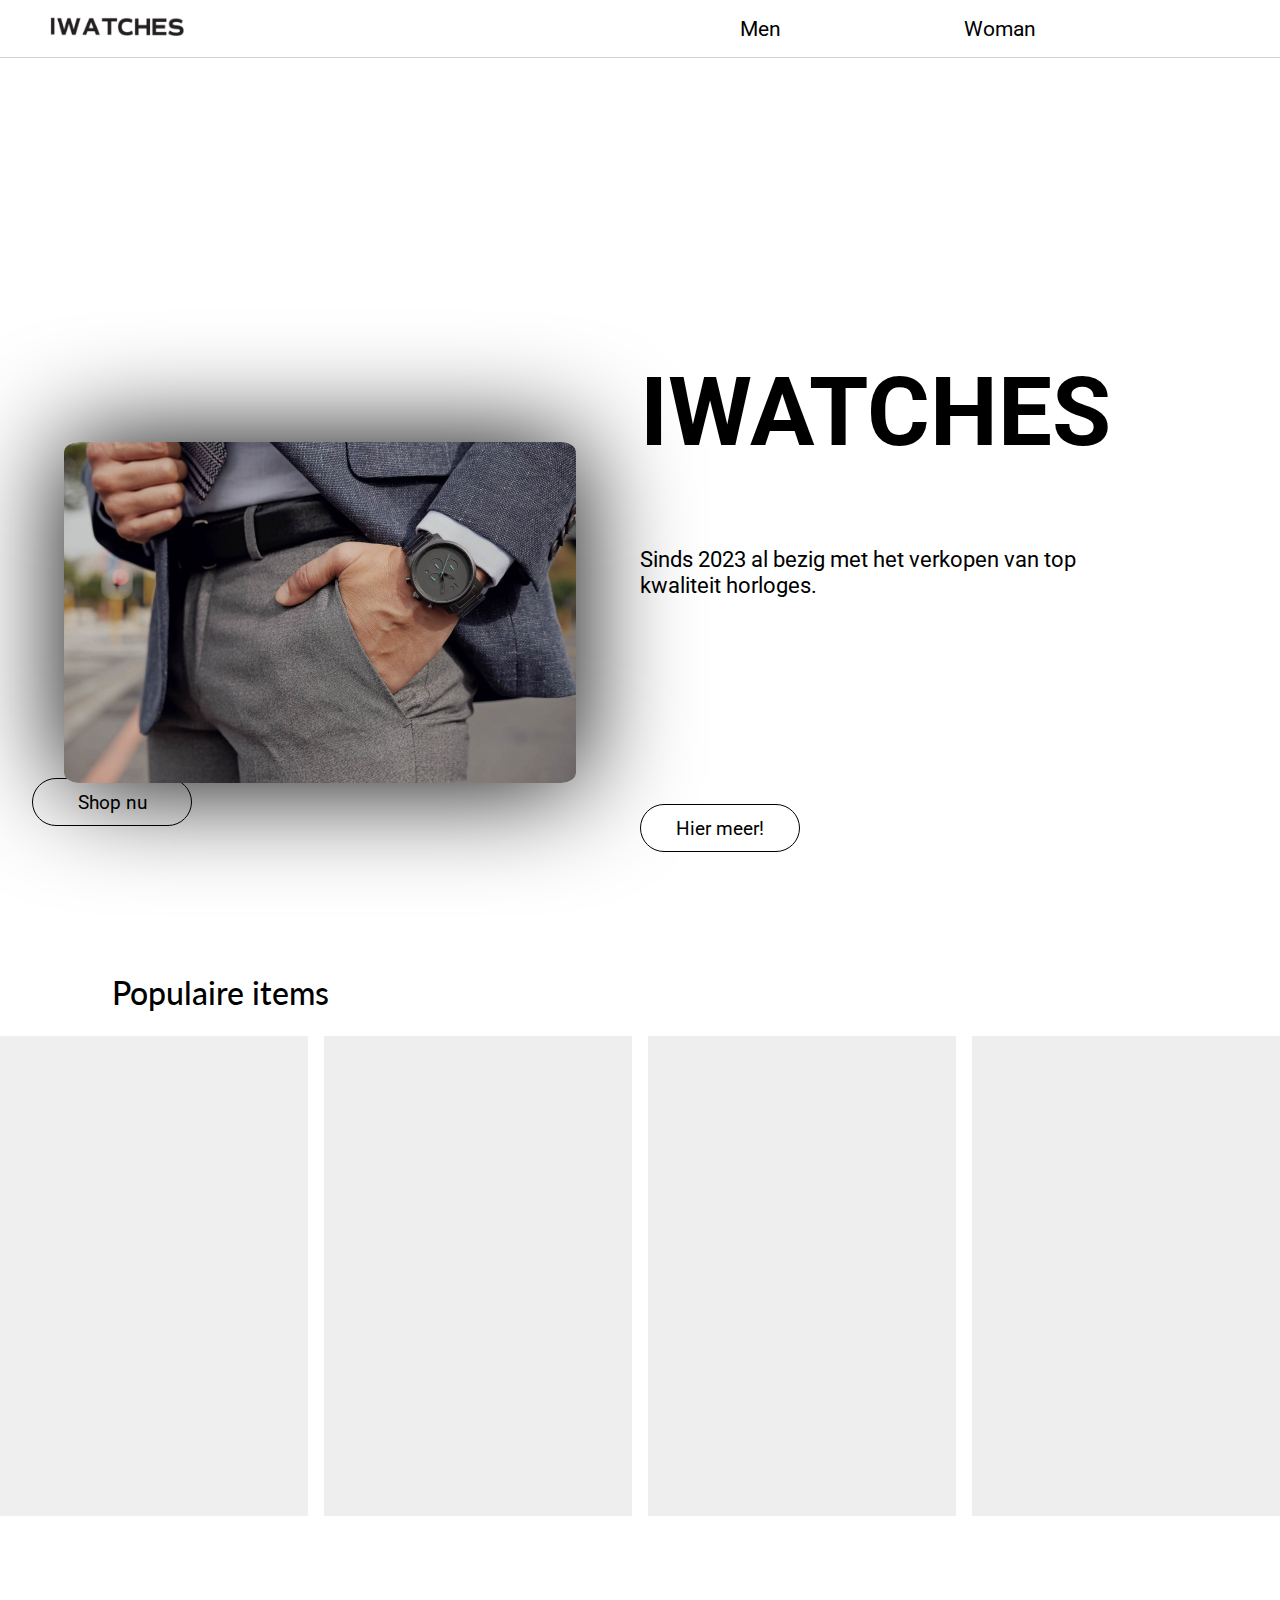
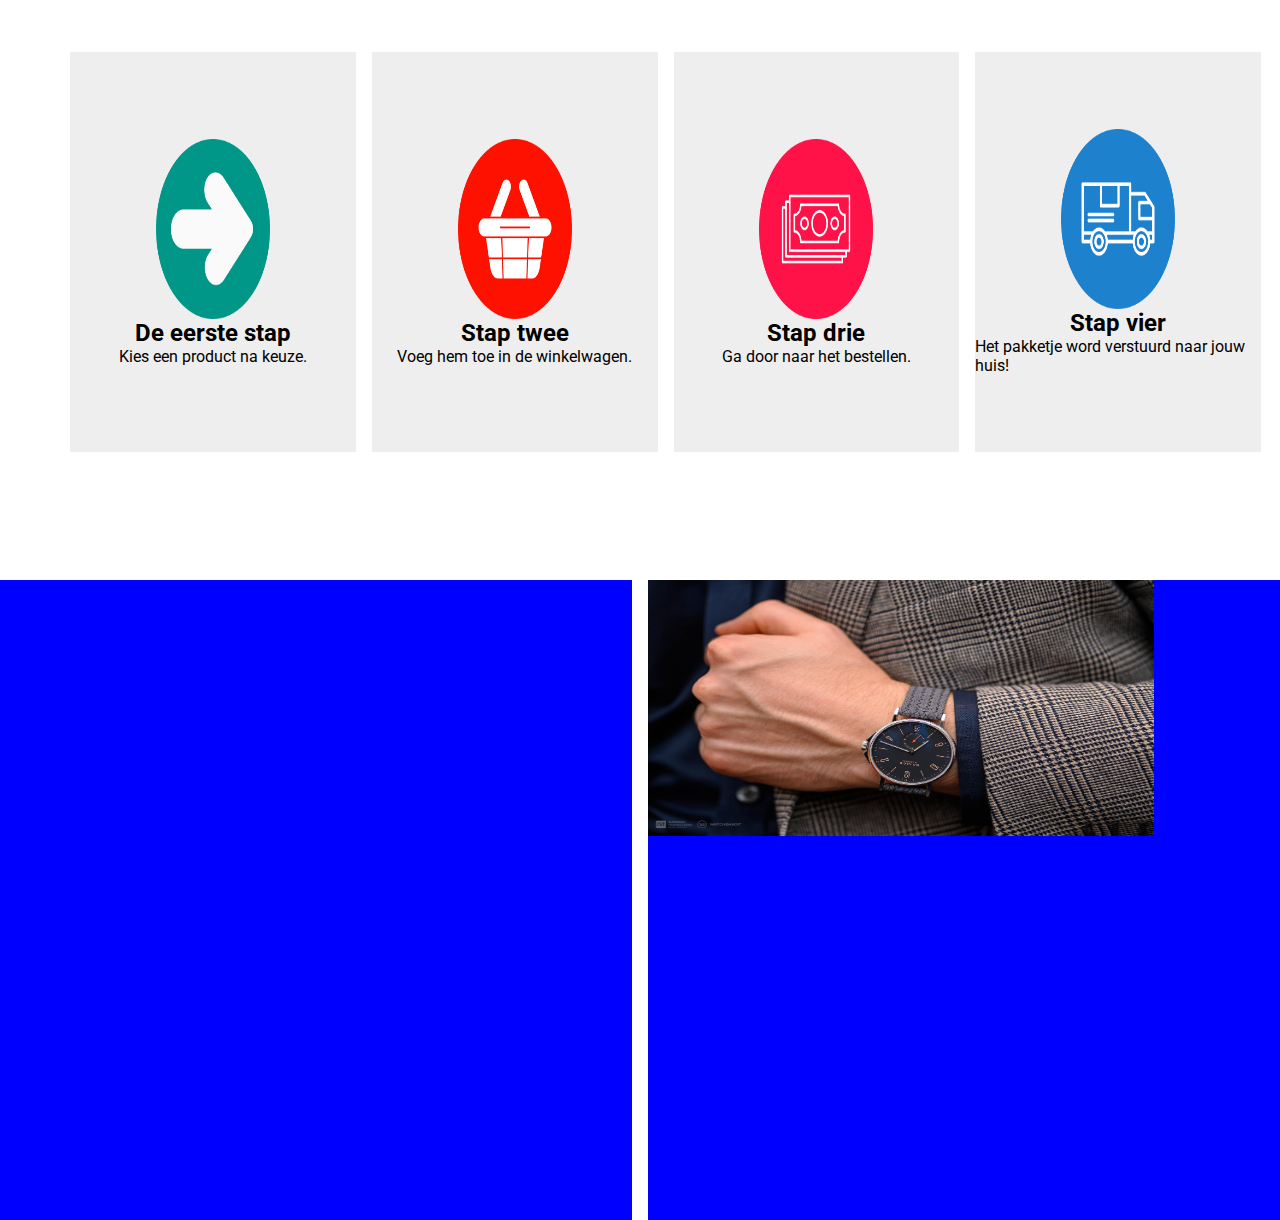
==== index.html @ 39e4f647 "Update 2.4" ====
<!DOCTYPE html>
<html lang="en">
<head>
    <meta charset="UTF-8">
    <meta http-equiv="X-UA-Compatible" content="IE=edge">
    <meta name="viewport" content="width=device-width, initial-scale=1.0">
    <link rel="stylesheet" href="css/style.css">
    <script src="js/main.js"></script>
    <link rel="preconnect" href="https://fonts.googleapis.com">
    <link rel="preconnect" href="https://fonts.gstatic.com" crossorigin>
    <link href="https://fonts.googleapis.com/css2?family=Roboto:wght@300;500&display=swap" rel="stylesheet">
    <link rel="stylesheet" href="https://cdnjs.cloudflare.com/ajax/libs/font-awesome/4.7.0/css/font-awesome.min.css">
    <link rel="preconnect" href="https://fonts.googleapis.com">
    <link rel="preconnect" href="https://fonts.gstatic.com" crossorigin>
    <link href="https://fonts.googleapis.com/css2?family=Lato:wght@100;300;400&display=swap" rel="stylesheet">
    <title>IWATCHES</title>
</head>
<body>
    <header>
        <div class="headerlogo">
            <a class="logolink" href="index.html"><img src="img/IWATCHLOGO.png" alt=""></a>
        </div>
        <div class="boxheader3">
            <a href="productoverzicht2.html">Woman</a>
        </div>
        <div class="boxheader4">
            <a href="productoverzicht1.html">Men</a>
        </div>
    </header>
    <main>
        <div class="container">
            <video muted autoplay src="video/Watchvideo.mp4"></video>
        <div class="text-image">T I M E <br>W I T H P E R F E C T I O N</div>
        <a href="productoverzicht1.html"><div class="button-image">Shop nu</div></a>
        </div>
        <section class="groteheading">
            <p class="feattext">
                Populaire items
            </p>
            <figure class="ghfotoframe">
                <figure class="ghframe"><img class="photo1" src="img/Horloges-voor-mannen-1024x682.jpg" alt=""></figure>
            </figure>
            <figure class="ghtextframe">
                <figure class="ghtextbox"><h2>IWATCHES</h2></figure>
                <figure class="ghtextbox2">Sinds 2023 al bezig met het verkopen van top kwaliteit horloges.</figure>
                <div class="ghbuttonbox">
                    <a href="productoverzicht1.html"><div class="ghbutton">Hier meer!</div></a>
                </div>
            </figure>
        </section>
        <section class="vierfotos">
            <figure class="foto1"></figure>
            <figure class="foto2"></figure>
            <figure class="foto3"></figure>
            <figure class="foto4"></figure>
        </section>
        <section class="vierblokken">
            <article class="blokdeel1">
                <figure class="blokdeel-1">
                    <img class="blokimage" src="img/right-arrow.png" alt="">
                    <h2>De eerste stap</h2>
                    <p>Kies een product na keuze.</p>
                </figure>
                <figure class="blokdeel-2">
                    <img class="blokimage" src="img/shopping-basket.png" alt="">
                    <h2>Stap twee</h2>
                    <p>Voeg hem toe in de winkelwagen.</p>
                </figure>
                <figure class="blokdeel-3">
                    <img class="blokimage" src="img/cash.png" alt="">
                    <h2>Stap drie</h2>
                    <p>Ga door naar het bestellen.</p>
                </figure>
                <figure class="blokdeel-4">
                    <img class="blokimage" src="img/delivery-truck.png" alt="">
                    <h2>Stap vier</h2>
                    <p>Het pakketje word verstuurd naar jouw huis!</p>
                </figure>
            </article>
        </section>
        <section class="gafefunctie">
            <figure class="gafefunctie--blokken">
                <h2></h2>
                <p></p>
            </figure>
            <figure class="gafefunctie--blokken2">
                <img class="gafefunctieimage" src="img/GTG-Baselworld-2019-gtphoto-59_2.jpg" alt="">
            </figure>
        </section>
    </main>
</body>
</html>
---- css/style.css ----
*{
    box-sizing: border-box;
    padding: 0;
    margin: 0;
}

body {
    min-height: 100vh;
    display: flex;
    flex-direction: column;
    font-family: 'Roboto', sans-serif;
}

main{
    width: 100%;
    height: 50rem;
    font-family: 'Roboto', sans-serif;
}

.frontimage{
    width: 100%;
    height: 50rem;
}

button{
    border: inherit;
    cursor: pointer;
    padding: 0;
    color: inherit;
    float: right;
    background: white;
}

header{
    width: 100%;
    height: 58px;
    border-bottom: 1px solid lightgray;
}

.headerlogo{
    padding-left: 50px;
    float: left;
    width: 17%;
    height: 100%;
    display: flex;
    justify-content: center;
    align-items: center;
}

.boxheader4{
    width: 15rem;
    height: 100%;
    float: right;
    display: flex;
    justify-content: center;
    align-items: center;
    font-size: 1.3rem;
}

.boxheader3{
    width: 15rem;
    height: 100%;
    float: right;
    display: flex;
    justify-content: center;
    align-items: center;
    font-size: 1.3rem;
    margin-right: 10rem;
}

img{
    width: 80%;
    height: 40%;
}

.container{
    position: relative;
    text-align: center;
    color: white;
}

.text-image{
    position: absolute;
    top: 37rem;
    left: 2rem;
    font-family: 'Roboto', sans-serif;
    font-weight: 400;
    font-size: 2rem;
    border-radius: 1rem;
    color: white;
}

.button-image{
    position: absolute;
    top: 45rem;
    left: 2rem;
    font-size: larger;
    border-radius: 1.5rem;
    display: flex;
    justify-content: center;
    align-items: center;
    width: 10rem;
    height: 3rem;
    background: white;
    border: 1px solid black;
}

footer{
    width: 100%;
    height: 300px;
    background: black;
}

a{
    text-decoration: none;
    color: black;
}

a:visited{
    color: black;
}





.catogorie{
    width: 30rem;
    height: 30rem;
    margin-top: 5rem;
}

.catogorie.checkbox{
    width: 1px;
    height: 1px;
}

.catogorie1{
    background: yellow;
    width: 100%;
    height: 8.5rem;
    display: flex;
    justify-content: center;
    align-items: center;
    gap: .5rem;
}

.catogorie2{
    background: green;
    width: 100%;
    height: 8.5rem;
    display: flex;
    justify-content: center;
    align-items: center;
    gap: .5rem;
}

.catogorie3{
    background: blue;
    width: 100%;
    height: 8.5rem;
    display: flex;
    justify-content: center;
    align-items: center;
    gap: .5rem;
}





.maincard{
    width: 75%;
    height: 60rem;  
    margin-left: 15rem;
    display: grid;
    grid-template-rows: repeat(2,1fr);
    grid-template-columns: repeat(4,1fr);
}

.card{
    height: 25rem;
    width: 20rem;
    border: 1px solid lightgray;
    margin-top: 3.5rem;
    margin-left: 1.2rem;
}

.boxsmall{
    background: red;
    width: 100%;
    height: 10rem;
}

.boxlarge{
    background: green;
    width: 100%;
    height: 15rem;
}

.card1{
    grid-row: 1;
    grid-column: 1;
}

.card2{
    grid-row: 1;
    grid-column: 2;
}

.card3{
    grid-row: 1;
    grid-column: 3;
}

.card4{
    grid-row: 1;
    grid-column: 4;
}

.card5{
    grid-row: 2;
    grid-column: 1;
}

.card6{
    grid-row: 2;
    grid-column: 2;
}

.card7{
    grid-row: 2;
    grid-column: 3;
}

.card8{
    grid-row: 2;
    grid-column: 4;
}




.groteheading{
    width: 100%;
    height: 50rem;
    display: flex;
    position: relative;
}

.feattext{
    position: absolute;
    bottom: 0;
    left: 7rem;
    font-size: 2rem;
    font-family: 'Lato', sans-serif;
    font-weight: 500;
}

.ghfotoframe{
    width: 50%;
    height: 100%;
    display: flex;
    justify-content: center;
    align-items: center;
}

.ghframefoto{
    width: 40rem;
    height: 40rem;
}

.ghframe{
    display: flex;
    justify-content: center;
    align-items: center;

}

.photo1{
    width: 80%;
    height: 100%;
    box-shadow: 1px 1px 111px black;
    border-radius: 3%;
}

.ghtextframe{
    width: 50%;
    height: 100%;
}

.ghtextbox{
    width: 100%;
    height: 5rem;
    margin-top: 10rem;
    display: flex;
    align-items: center;
    font-size: 4rem;
}

.ghtextbox2{
    width: 80%;
    height: 15rem;
    font-size: 1.4rem;
    display: flex;
    align-items: center;
}

.ghbuttonbox{
    width: 100%;
    height: 10rem;
    position: relative;
}

.ghbutton{
    position: absolute;
    bottom: 0;
    font-size: larger;
    display: flex;
    justify-content: center;
    align-items: center;
    border-radius: 1.5rem;
    width: 10rem;
    height: 3rem;
    background: white;
    border: 1px solid black;
}



.vierfotos{
    width: 100%;
    height: 30rem;
    display: flex;
    justify-content: center;
    gap: 1rem;
}

.foto1{
    margin-top: 1.5rem;
    width: 27rem;
    height: 30rem;
    background: rgba(239,239,239,255);
}

.foto2{
    margin-top: 1.5rem;
    width: 27rem;
    height: 30rem;
    background: #eee;
}

.foto3{
    margin-top: 1.5rem;
    width: 27rem;
    height: 30rem;
    background: #eee;
}

.foto4{
    margin-top: 1.5rem;
    width: 27rem;
    height: 30rem;
    background: #eee;
}

.foto1 img{
    width: 100%;
    height: 100%;
}

.foto2 img{
    width: 100%;
    height: 100%;
}

.foto3 img{
    width: 100%;
    height: 100%;
}

.foto4 img{
    width: 100%;
    height: 100%;
}



.vierblokken{
    width: 100%;
    height: 33rem;
}

.blokdeel1{
    width: 93%;
    height: 25rem;
    display: flex;
    margin: 4rem;
    gap: 1rem;
    margin-top: 10rem;
    margin-left: 4.4rem;
}

.blokdeel-1{
    width: 25%;
    height: 25rem;
    display: flex;
    align-items: center;
    justify-content: center;
    flex-direction: column;
    background: #eee;
}

.blokdeel-2{
    width: 25%;
    height: 25rem;
    display: flex;
    align-items: center;
    justify-content: center;
    flex-direction: column;
    background: #eee;
}

.blokdeel-3{
    width: 25%;
    height: 25rem;
    display: flex;
    align-items: center;
    justify-content: center;
    flex-direction: column;
    background: #eee;
}

.blokdeel-4{
    width: 25%;
    height: 25rem;
    display: flex;
    align-items: center;
    justify-content: center;
    flex-direction: column;
    background: #eee;
}

.blokimage{
    width: 40%;
    height: 45%;
}  




.gafefunctie{
    width: 100%;
    height: 40rem;
    display: flex;
    justify-content: center;
    align-items: center;
    gap: 1rem;
}

.gafefunctie--blokken{
    height: 100%;
    width: 55rem;
    background: blue;
}

.gafefunctie--blokken2{
    height: 100%;
    width: 55rem;
    background: blue;
    justify-content: center;
    align-items: center
}

.gafefunctieimage{
    width: ;
}
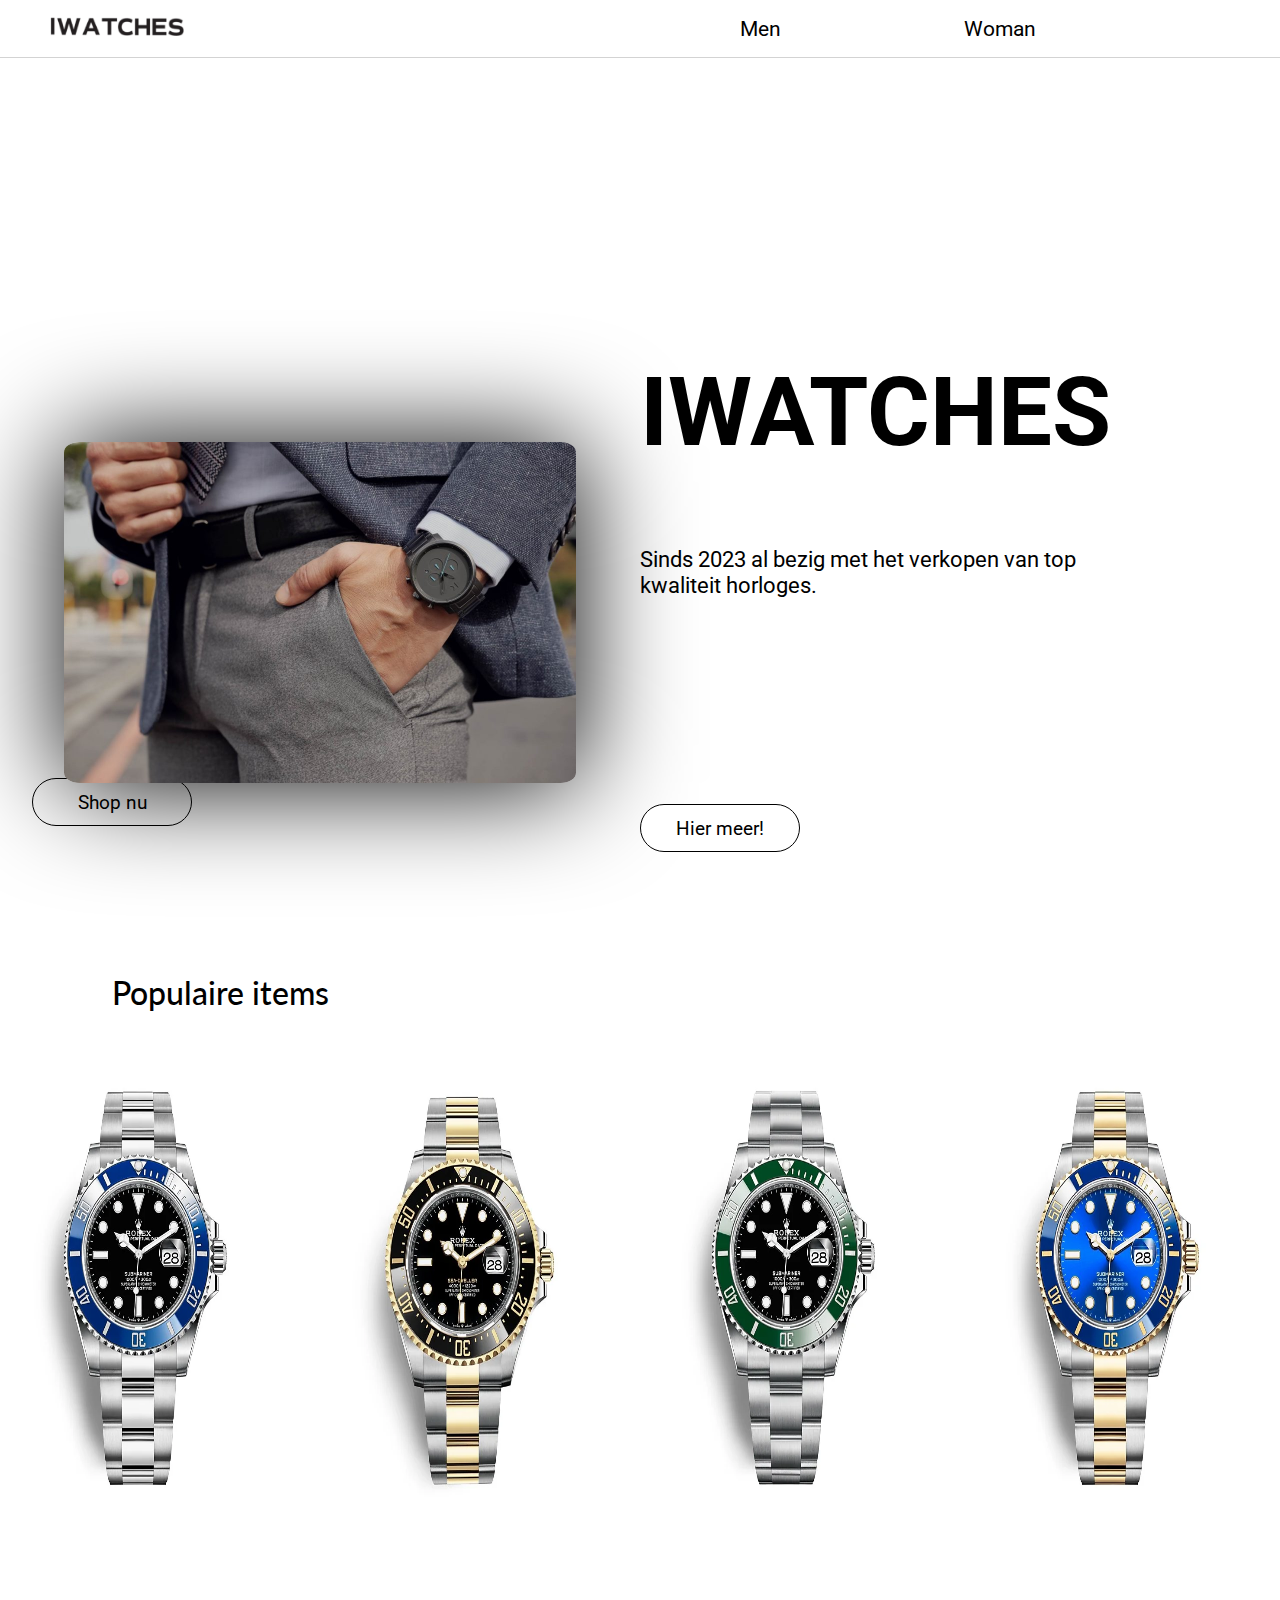
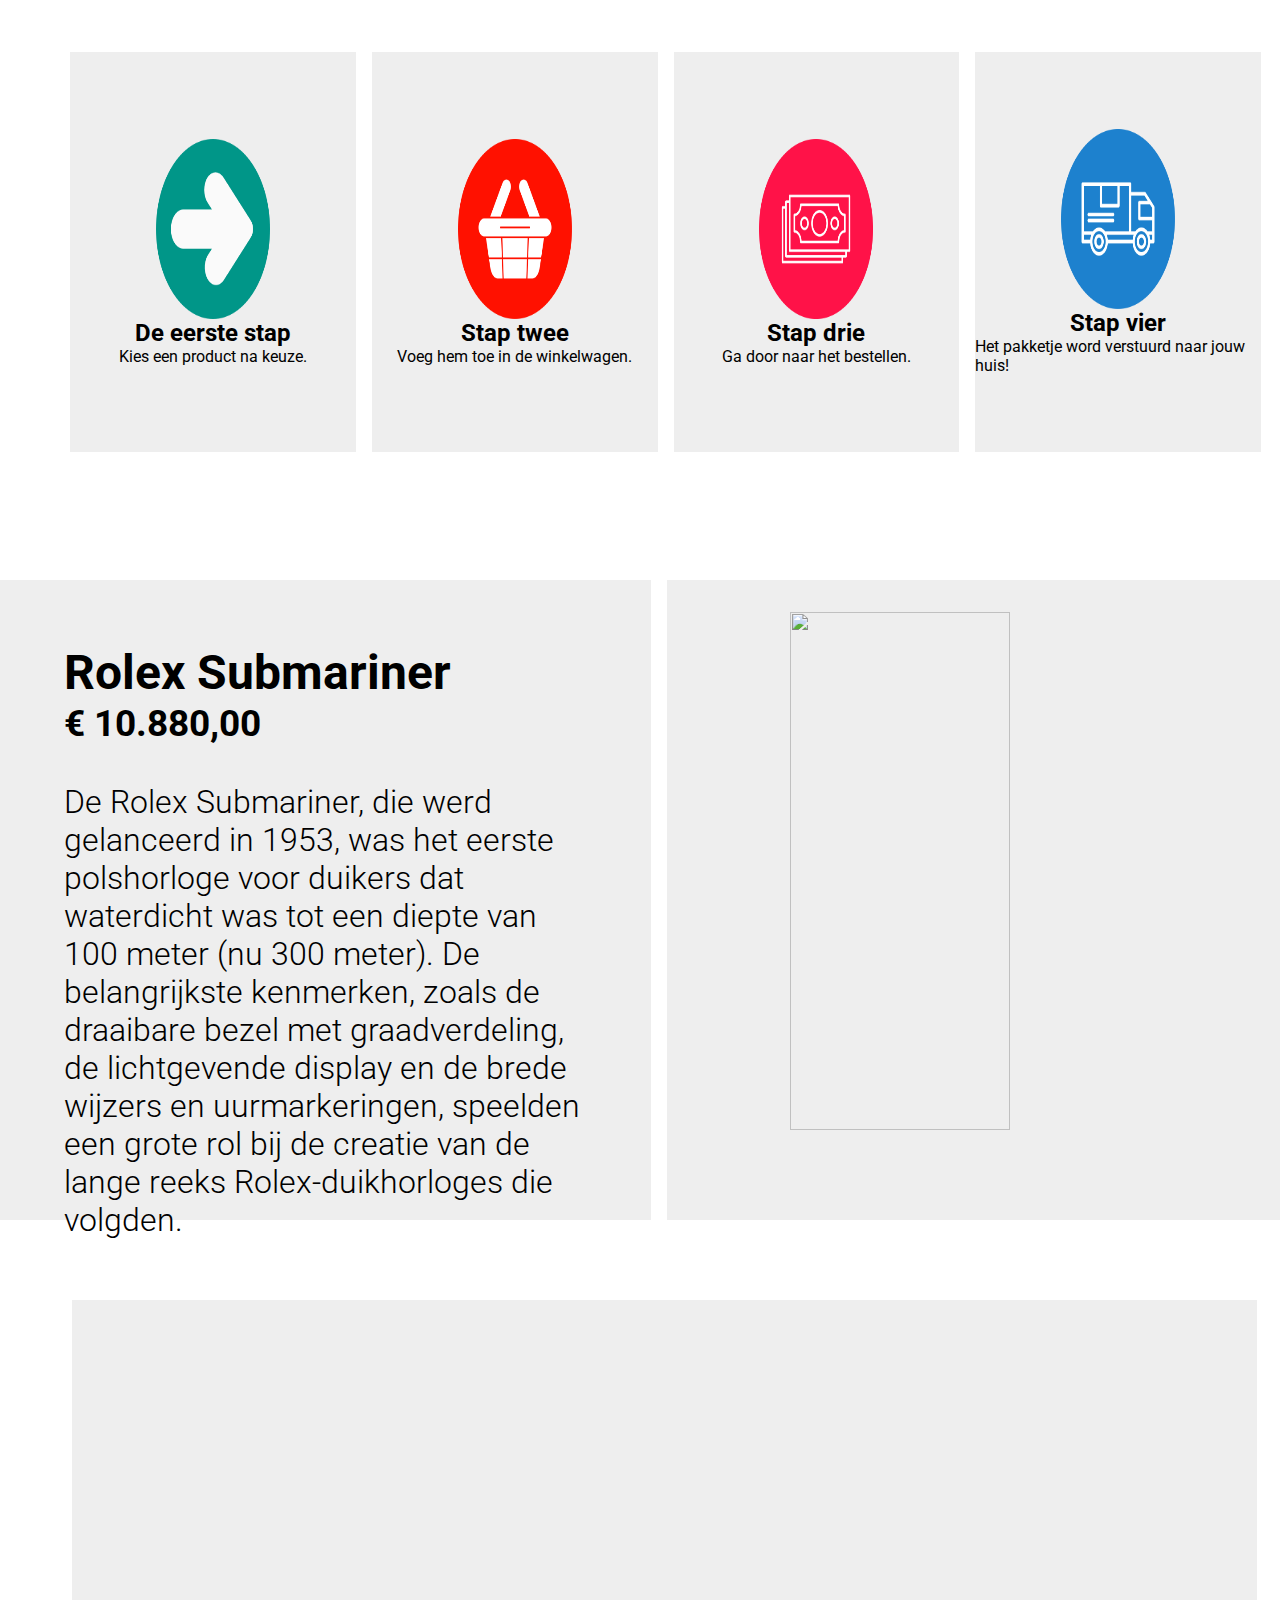
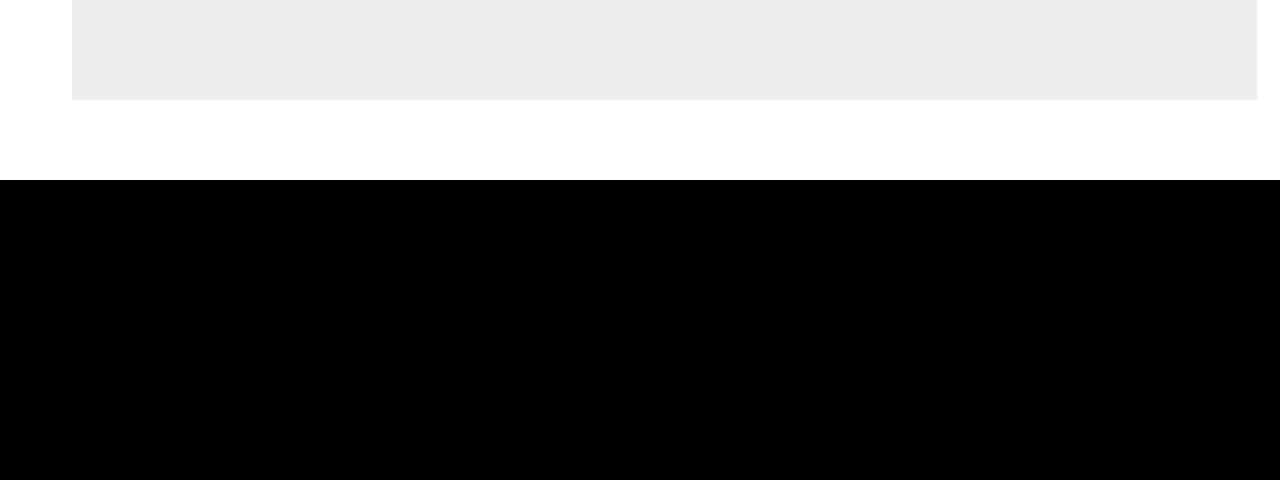
==== commit 6f8753c2: "fotos en video" ====
--- a/index.html
+++ b/index.html
@@ -49,10 +49,10 @@
             </figure>
         </section>
         <section class="vierfotos">
-            <figure class="foto1"></figure>
-            <figure class="foto2"></figure>
-            <figure class="foto3"></figure>
-            <figure class="foto4"></figure>
+            <figure class="foto1"><img src="img/rolex1.webp" alt=""></figure>
+            <figure class="foto2"><img src="img/rolex2.webp" alt=""></figure>
+            <figure class="foto3"><img src="img/rolex3.webp" alt=""></figure>
+            <figure class="foto4"><img src="img/rolex4.webp" alt=""></figure>
         </section>
         <section class="vierblokken">
             <article class="blokdeel1">
@@ -80,13 +80,16 @@
         </section>
         <section class="gafefunctie">
             <figure class="gafefunctie--blokken">
-                <h2></h2>
-                <p></p>
+                <h2>Rolex Submariner</h2>
+                <h3>€ 10.880,00</h3>
+                <p><br>De Rolex Submariner, die werd gelanceerd in 1953, was het eerste polshorloge voor duikers dat waterdicht was tot een diepte van 100 meter (nu 300 meter). De belangrijkste kenmerken, zoals de draaibare bezel met graadverdeling, de lichtgevende display en de brede wijzers en uurmarkeringen, speelden een grote rol bij de creatie van de lange reeks Rolex-duikhorloges die volgden.</p>
             </figure>
             <figure class="gafefunctie--blokken2">
-                <img class="gafefunctieimage" src="img/GTG-Baselworld-2019-gtphoto-59_2.jpg" alt="">
+                <img class="gafefunctieimage" src="img/Rolexrubmarine1.jpeg" alt="">
             </figure>
         </section>
+        <section class="reviews"></section>
+        <footer></footer>
     </main>
 </body>
 </html>
--- a/css/style.css
+++ b/css/style.css
@@ -120,6 +120,271 @@
     color: black;
 }
 
+.groteheading{
+    width: 100%;
+    height: 50rem;
+    display: flex;
+    position: relative;
+}
+
+.feattext{
+    position: absolute;
+    bottom: 0;
+    left: 7rem;
+    font-size: 2rem;
+    font-family: 'Lato', sans-serif;
+    font-weight: 500;
+}
+
+.ghfotoframe{
+    width: 50%;
+    height: 100%;
+    display: flex;
+    justify-content: center;
+    align-items: center;
+}
+
+.ghframefoto{
+    width: 40rem;
+    height: 40rem;
+}
+
+.ghframe{
+    display: flex;
+    justify-content: center;
+    align-items: center;
+
+}
+
+.photo1{
+    width: 80%;
+    height: 100%;
+    box-shadow: 1px 1px 111px black;
+    border-radius: 3%;
+}
+
+.ghtextframe{
+    width: 50%;
+    height: 100%;
+}
+
+.ghtextbox{
+    width: 100%;
+    height: 5rem;
+    margin-top: 10rem;
+    display: flex;
+    align-items: center;
+    font-size: 4rem;
+}
+
+.ghtextbox2{
+    width: 80%;
+    height: 15rem;
+    font-size: 1.4rem;
+    display: flex;
+    align-items: center;
+}
+
+.ghbuttonbox{
+    width: 100%;
+    height: 10rem;
+    position: relative;
+}
+
+.ghbutton{
+    position: absolute;
+    bottom: 0;
+    font-size: larger;
+    display: flex;
+    justify-content: center;
+    align-items: center;
+    border-radius: 1.5rem;
+    width: 10rem;
+    height: 3rem;
+    background: white;
+    border: 1px solid black;
+}
+
+
+
+.vierfotos{
+    width: 100%;
+    height: 30rem;
+    display: flex;
+    justify-content: center;
+    gap: 1rem;
+}
+
+.foto1{
+    margin-top: 1.5rem;
+    width: 27rem;
+    height: 30rem;
+}
+
+.foto2{
+    margin-top: 1.5rem;
+    width: 27rem;
+    height: 30rem;
+}
+
+.foto3{
+    margin-top: 1.5rem;
+    width: 27rem;
+    height: 30rem;
+}
+
+.foto4{
+    margin-top: 1.5rem;
+    width: 27rem;
+    height: 30rem;
+}
+
+.foto1 img{
+    width: 90%;
+    height: 100%;
+    transition:0.3s transform;
+}
+
+.foto2 img{
+    width: 90%;
+    height: 100%;
+    transition:0.3s transform;
+}
+
+.foto3 img{
+    width: 90%;
+    height: 100%;
+    transition:0.3s transform;
+}
+
+.foto4 img{
+    width: 90%;
+    height: 100%;
+    transition:0.3s transform;
+}
+
+.foto1 img:hover{
+    transform:scale(1.09);
+}
+
+.foto2 img:hover{
+    transform:scale(1.09);
+}
+
+.foto3 img:hover{
+    transform:scale(1.09);
+}
+
+.foto4 img:hover{
+    transform:scale(1.09);
+}
+
+.vierblokken{
+    width: 100%;
+    height: 33rem;
+}
+
+.blokdeel1{
+    width: 93%;
+    height: 25rem;
+    display: flex;
+    margin: 4rem;
+    gap: 1rem;
+    margin-top: 10rem;
+    margin-left: 4.4rem;
+}
+
+.blokdeel-1{
+    width: 25%;
+    height: 25rem;
+    display: flex;
+    align-items: center;
+    justify-content: center;
+    flex-direction: column;
+    background: #eee;
+}
+
+.blokdeel-2{
+    width: 25%;
+    height: 25rem;
+    display: flex;
+    align-items: center;
+    justify-content: center;
+    flex-direction: column;
+    background: #eee;
+}
+
+.blokdeel-3{
+    width: 25%;
+    height: 25rem;
+    display: flex;
+    align-items: center;
+    justify-content: center;
+    flex-direction: column;
+    background: #eee;
+}
+
+.blokdeel-4{
+    width: 25%;
+    height: 25rem;
+    display: flex;
+    align-items: center;
+    justify-content: center;
+    flex-direction: column;
+    background: #eee;
+}
+
+.blokimage{
+    width: 40%;
+    height: 45%;
+}  
+
+
+
+
+.gafefunctie{
+    width: 100%;
+    height: 40rem;
+    display: flex;
+    justify-content: center;
+    align-items: center;
+    gap: 1rem;
+    margin-bottom: 5rem;
+}
+
+.gafefunctie--blokken{
+    height: 100%;
+    width: 55rem;
+    background: #eee;
+    padding: 4rem;
+    font-family: 'Roboto', sans-serif;
+    font-size: 2rem;
+    font-weight: 300;
+}
+
+.gafefunctie--blokken2{
+    height: 100%;
+    width: 55rem;
+    background: #eee;
+    display: flex;
+    justify-content: center;
+    align-items: center
+}
+
+.gafefunctieimage{
+    width: 60%;
+    height: 90%;
+}
+
+.reviews{
+    width: 92.6%;
+    height: 50%;
+    background: #eee;
+    margin-left: 4.5rem;
+    margin-bottom: 5rem;
+}
+
+
 
 
 
@@ -136,7 +401,7 @@
 }
 
 .catogorie1{
-    background: yellow;
+    background: #eee;
     width: 100%;
     height: 8.5rem;
     display: flex;
@@ -146,7 +411,7 @@
 }
 
 .catogorie2{
-    background: green;
+    background: #eee;
     width: 100%;
     height: 8.5rem;
     display: flex;
@@ -156,7 +421,7 @@
 }
 
 .catogorie3{
-    background: blue;
+    background: #eee;
     width: 100%;
     height: 8.5rem;
     display: flex;
@@ -164,8 +429,6 @@
     align-items: center;
     gap: .5rem;
 }
-
-
 
 
 
@@ -176,6 +439,7 @@
     display: grid;
     grid-template-rows: repeat(2,1fr);
     grid-template-columns: repeat(4,1fr);
+    background: rebeccapurple;
 }
 
 .card{
@@ -189,13 +453,13 @@
 .boxsmall{
     background: red;
     width: 100%;
-    height: 10rem;
+    height: 13rem;
 }
 
 .boxlarge{
     background: green;
     width: 100%;
-    height: 15rem;
+    height: 12rem;
 }
 
 .card1{
@@ -239,239 +503,3 @@
 }
 
 
-
-
-.groteheading{
-    width: 100%;
-    height: 50rem;
-    display: flex;
-    position: relative;
-}
-
-.feattext{
-    position: absolute;
-    bottom: 0;
-    left: 7rem;
-    font-size: 2rem;
-    font-family: 'Lato', sans-serif;
-    font-weight: 500;
-}
-
-.ghfotoframe{
-    width: 50%;
-    height: 100%;
-    display: flex;
-    justify-content: center;
-    align-items: center;
-}
-
-.ghframefoto{
-    width: 40rem;
-    height: 40rem;
-}
-
-.ghframe{
-    display: flex;
-    justify-content: center;
-    align-items: center;
-
-}
-
-.photo1{
-    width: 80%;
-    height: 100%;
-    box-shadow: 1px 1px 111px black;
-    border-radius: 3%;
-}
-
-.ghtextframe{
-    width: 50%;
-    height: 100%;
-}
-
-.ghtextbox{
-    width: 100%;
-    height: 5rem;
-    margin-top: 10rem;
-    display: flex;
-    align-items: center;
-    font-size: 4rem;
-}
-
-.ghtextbox2{
-    width: 80%;
-    height: 15rem;
-    font-size: 1.4rem;
-    display: flex;
-    align-items: center;
-}
-
-.ghbuttonbox{
-    width: 100%;
-    height: 10rem;
-    position: relative;
-}
-
-.ghbutton{
-    position: absolute;
-    bottom: 0;
-    font-size: larger;
-    display: flex;
-    justify-content: center;
-    align-items: center;
-    border-radius: 1.5rem;
-    width: 10rem;
-    height: 3rem;
-    background: white;
-    border: 1px solid black;
-}
-
-
-
-.vierfotos{
-    width: 100%;
-    height: 30rem;
-    display: flex;
-    justify-content: center;
-    gap: 1rem;
-}
-
-.foto1{
-    margin-top: 1.5rem;
-    width: 27rem;
-    height: 30rem;
-    background: rgba(239,239,239,255);
-}
-
-.foto2{
-    margin-top: 1.5rem;
-    width: 27rem;
-    height: 30rem;
-    background: #eee;
-}
-
-.foto3{
-    margin-top: 1.5rem;
-    width: 27rem;
-    height: 30rem;
-    background: #eee;
-}
-
-.foto4{
-    margin-top: 1.5rem;
-    width: 27rem;
-    height: 30rem;
-    background: #eee;
-}
-
-.foto1 img{
-    width: 100%;
-    height: 100%;
-}
-
-.foto2 img{
-    width: 100%;
-    height: 100%;
-}
-
-.foto3 img{
-    width: 100%;
-    height: 100%;
-}
-
-.foto4 img{
-    width: 100%;
-    height: 100%;
-}
-
-
-
-.vierblokken{
-    width: 100%;
-    height: 33rem;
-}
-
-.blokdeel1{
-    width: 93%;
-    height: 25rem;
-    display: flex;
-    margin: 4rem;
-    gap: 1rem;
-    margin-top: 10rem;
-    margin-left: 4.4rem;
-}
-
-.blokdeel-1{
-    width: 25%;
-    height: 25rem;
-    display: flex;
-    align-items: center;
-    justify-content: center;
-    flex-direction: column;
-    background: #eee;
-}
-
-.blokdeel-2{
-    width: 25%;
-    height: 25rem;
-    display: flex;
-    align-items: center;
-    justify-content: center;
-    flex-direction: column;
-    background: #eee;
-}
-
-.blokdeel-3{
-    width: 25%;
-    height: 25rem;
-    display: flex;
-    align-items: center;
-    justify-content: center;
-    flex-direction: column;
-    background: #eee;
-}
-
-.blokdeel-4{
-    width: 25%;
-    height: 25rem;
-    display: flex;
-    align-items: center;
-    justify-content: center;
-    flex-direction: column;
-    background: #eee;
-}
-
-.blokimage{
-    width: 40%;
-    height: 45%;
-}  
-
-
-
-
-.gafefunctie{
-    width: 100%;
-    height: 40rem;
-    display: flex;
-    justify-content: center;
-    align-items: center;
-    gap: 1rem;
-}
-
-.gafefunctie--blokken{
-    height: 100%;
-    width: 55rem;
-    background: blue;
-}
-
-.gafefunctie--blokken2{
-    height: 100%;
-    width: 55rem;
-    background: blue;
-    justify-content: center;
-    align-items: center
-}
-
-.gafefunctieimage{
-    width: ;
-}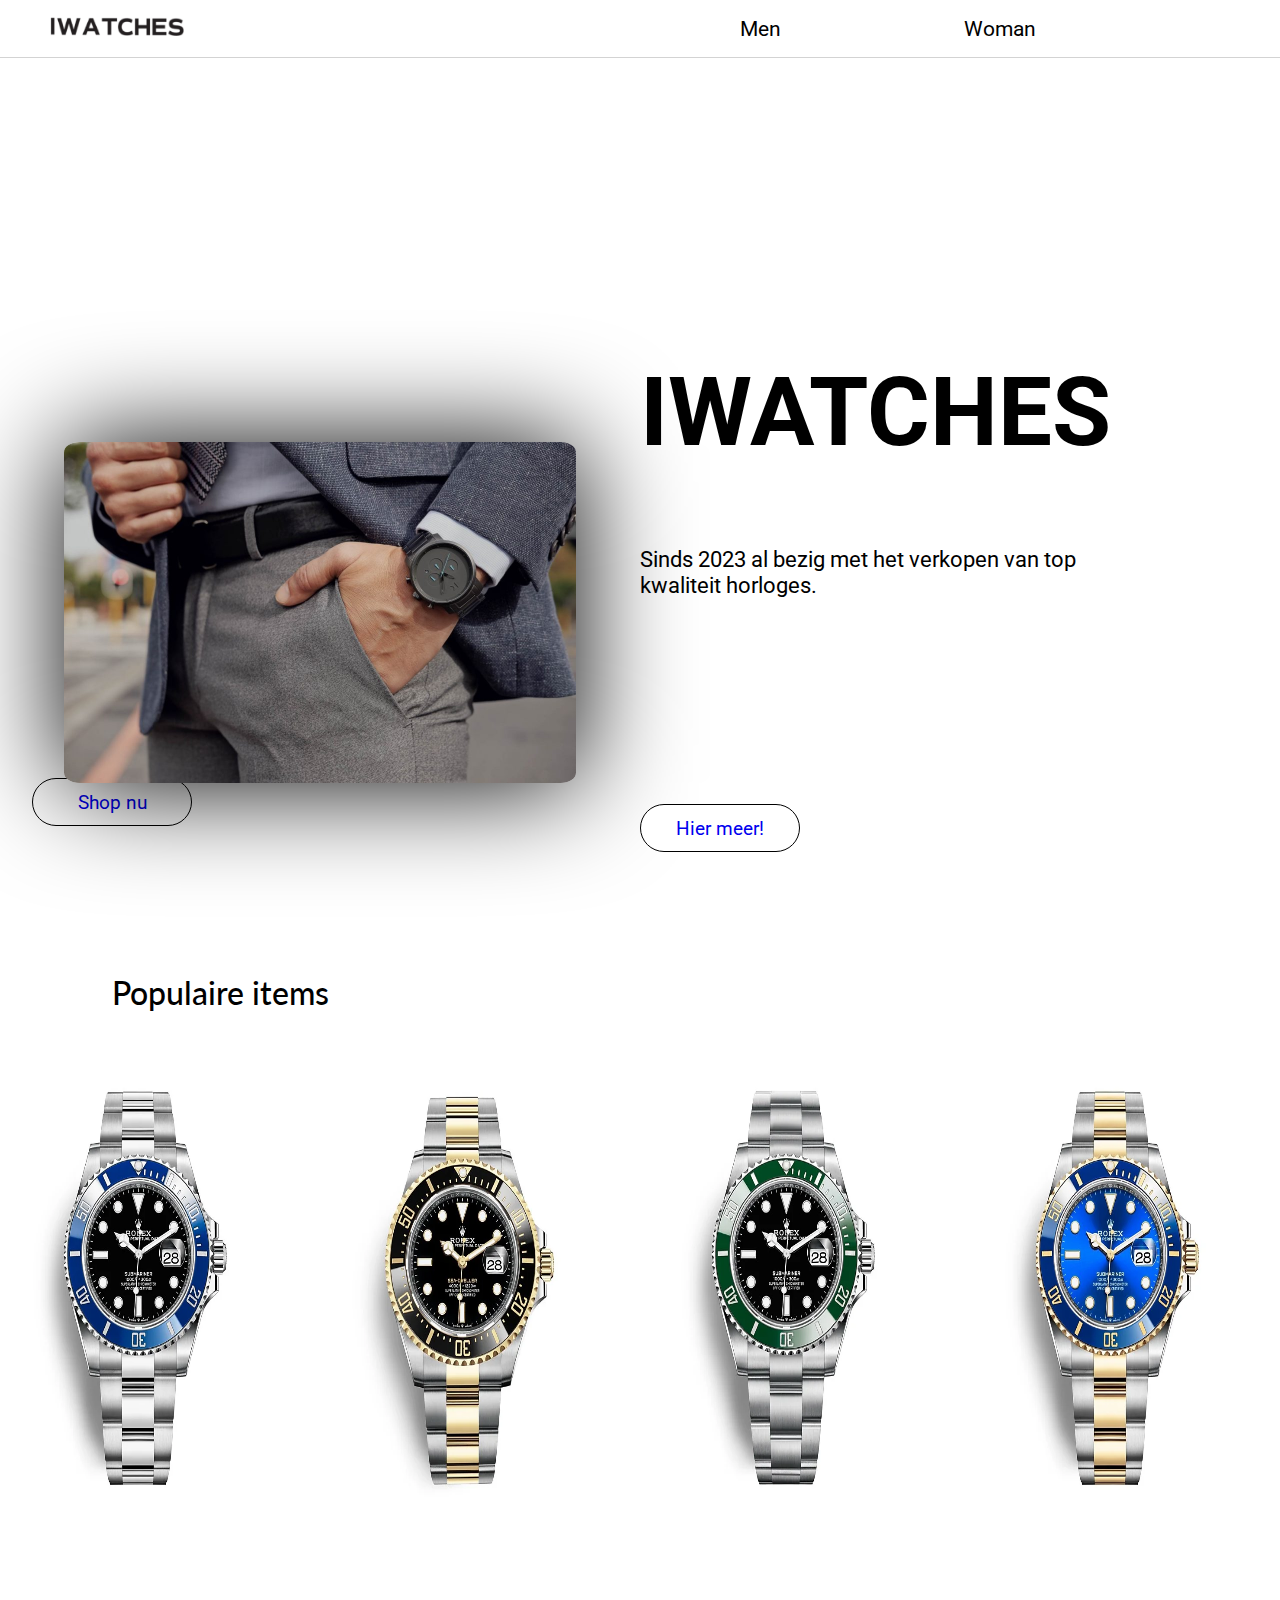
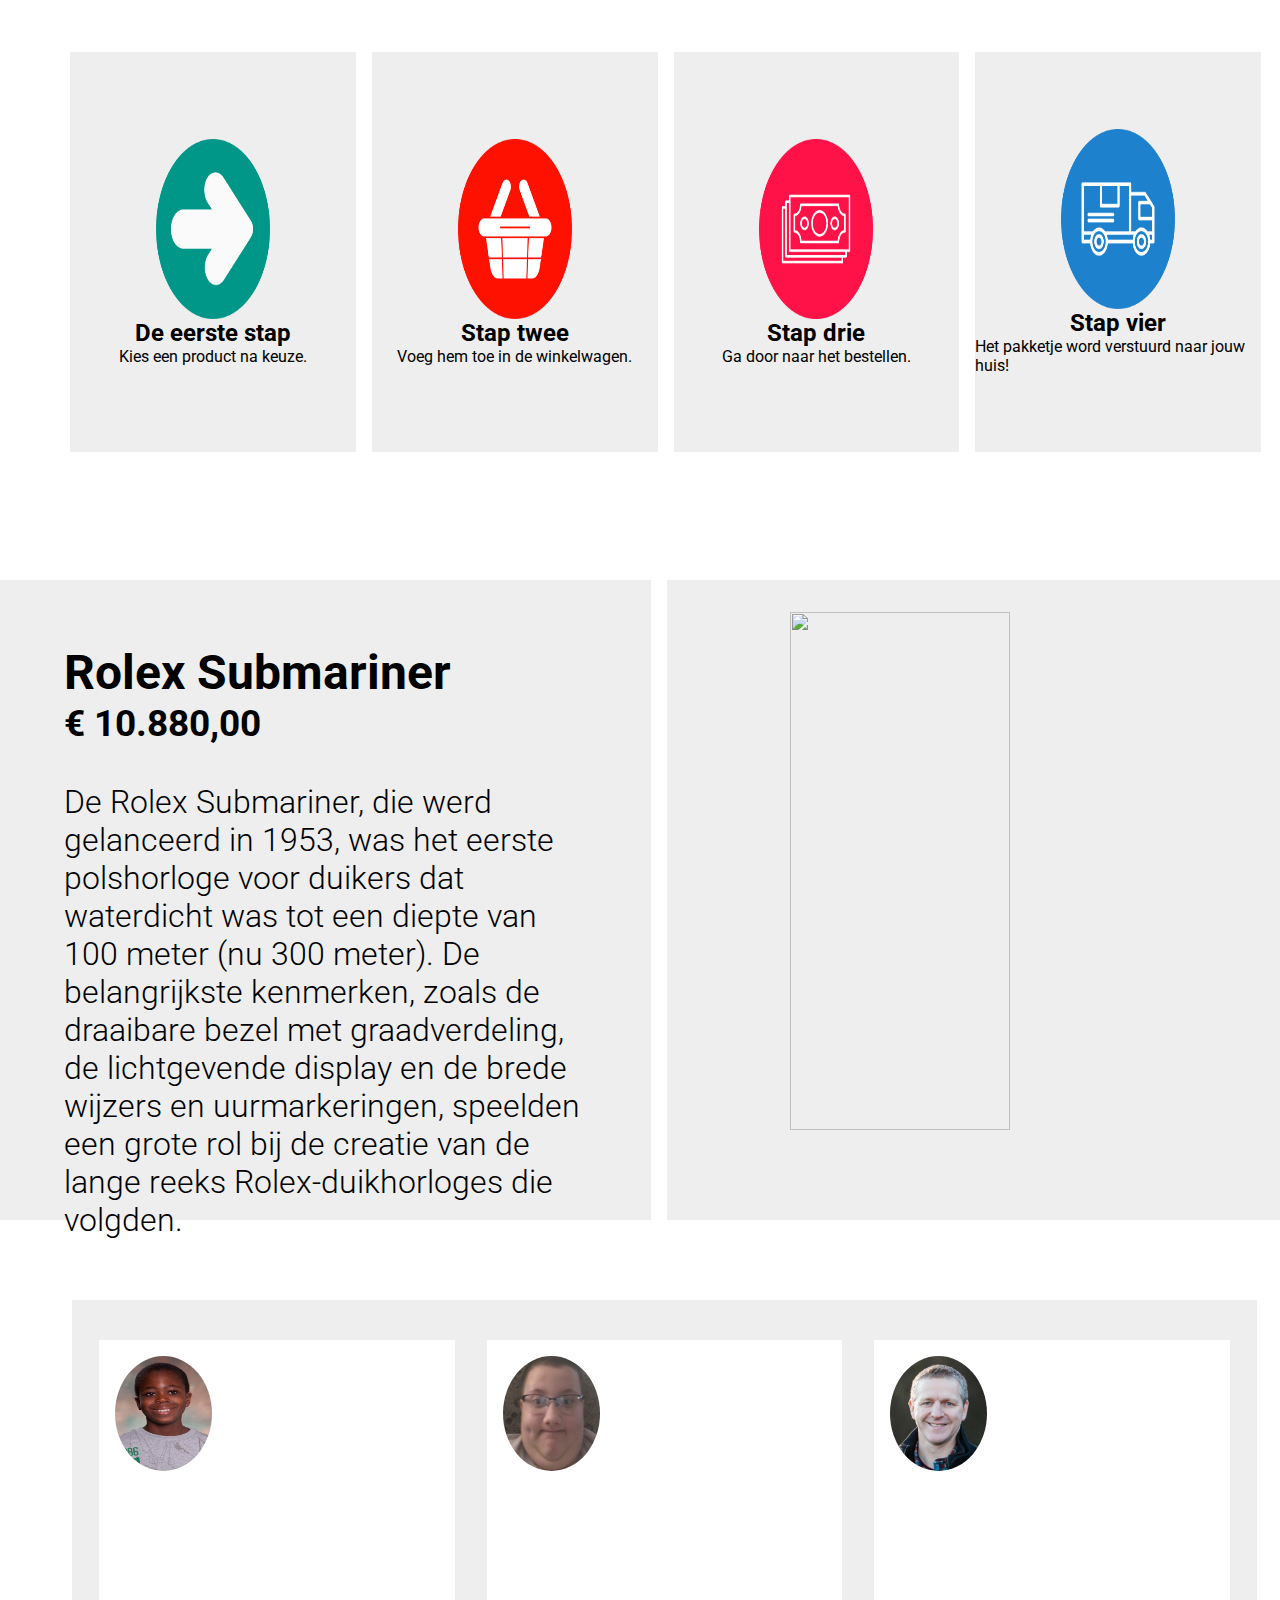
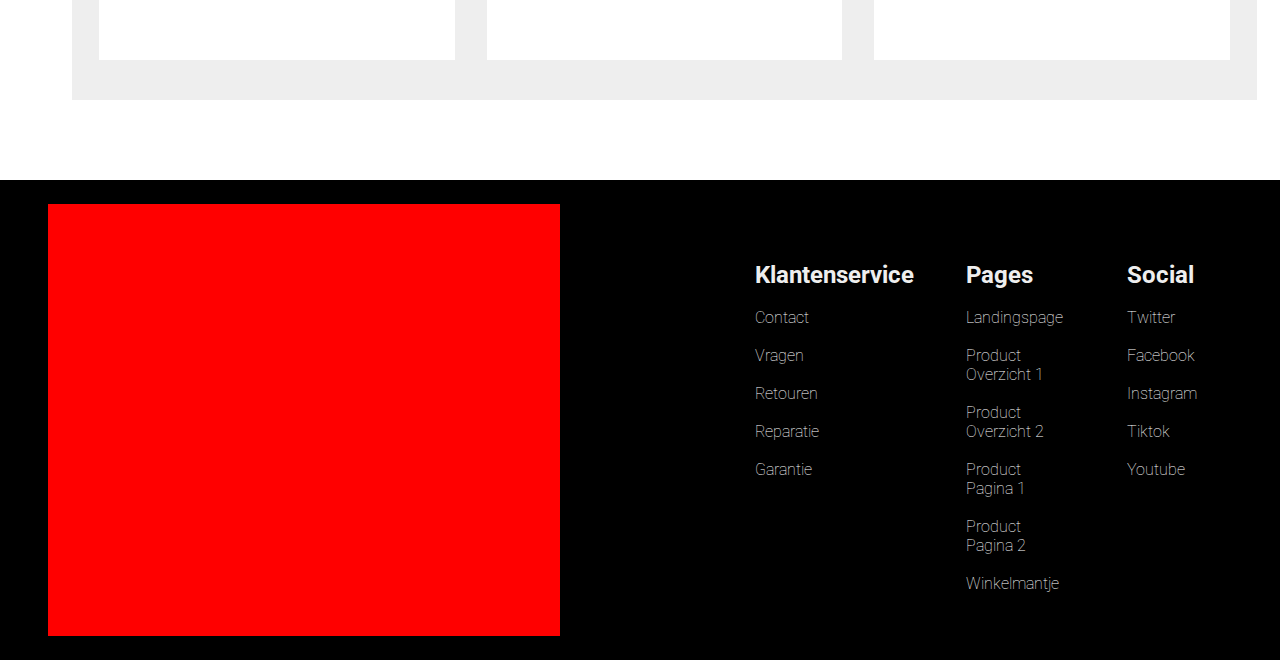
==== commit 799a5aa5: "a" ====
--- a/index.html
+++ b/index.html
@@ -29,7 +29,7 @@
     </header>
     <main>
         <div class="container">
-            <video muted autoplay src="video/Watchvideo.mp4"></video>
+            <video muted autoplay loop src="video/Watchvideo.mp4"></video>
         <div class="text-image">T I M E <br>W I T H P E R F E C T I O N</div>
         <a href="productoverzicht1.html"><div class="button-image">Shop nu</div></a>
         </div>
@@ -88,8 +88,52 @@
                 <img class="gafefunctieimage" src="img/Rolexrubmarine1.jpeg" alt="">
             </figure>
         </section>
-        <section class="reviews"></section>
-        <footer></footer>
+        <section class="reviews">
+            <figure class="reviewsblokken">
+                <img src="img/Dennis.jpg" alt="">
+            </figure>
+            <figure class="reviewsblokken">
+                <img src="img/Marco.jpg" alt="">
+            </figure>
+            <figure class="reviewsblokken">
+                <img src="img/Ruud.webp" alt="">
+            </figure>
+        </section>
+        
+        <footer>
+            <section class="footer_section1">
+                <figure></figure>
+                <figure></figure>
+                <figure></figure>
+            </section>
+            <section class="footer_section2">
+                <figure class="footer_section2_blokken">
+                    <h2>Klantenservice</h2> <br>
+                    <a href="">Contact</a> <br><br>
+                    <a href="">Vragen</a> <br><br>
+                    <a href="">Retouren</a> <br><br>
+                    <a href="">Reparatie</a> <br><br>
+                    <a href="">Garantie</a>
+                </figure>
+                <figure class="footer_section2_blokken">
+                    <h2>Pages</h2> <br>
+                    <a href="index.html">Landingspage</a> <br><br>
+                    <a href="productoverzicht1.html">Product Overzicht 1</a> <br><br>
+                    <a href="productoverzicht2.html">Product Overzicht 2</a> <br><br>
+                    <a href="invidueelproduct1.html">Product Pagina 1</a> <br><br>
+                    <a href="invidueelproduct2.html">Product Pagina 2</a> <br><br>
+                    <a href="winkelwagen.html">Winkelmantje</a> <br><br>
+                </figure>
+                <figure class="footer_section2_blokken">
+                    <h2>Social</h2> <br>
+                    <a href="https://www.youtube.com/watch?v=dQw4w9WgXcQ">Twitter</a> <br><br>
+                    <a href="https://www.youtube.com/watch?v=dQw4w9WgXcQ">Facebook</a> <br><br>
+                    <a href="https://www.youtube.com/watch?v=dQw4w9WgXcQ">Instagram</a> <br><br>
+                    <a href="https://www.youtube.com/watch?v=dQw4w9WgXcQ">Tiktok</a> <br><br>
+                    <a href="https://www.youtube.com/watch?v=dQw4w9WgXcQ">Youtube</a> <br><br>
+                </figure>
+            </section>
+        </footer>
     </main>
 </body>
 </html>
--- a/css/style.css
+++ b/css/style.css
@@ -107,11 +107,51 @@
 
 footer{
     width: 100%;
-    height: 300px;
+    height: 30rem;
     background: black;
-}
-
-a{
+    display: flex;
+    justify-content: center;
+    align-items: center;
+    gap: 10rem;
+}
+
+.footer_section1{
+    width: 40%;
+    height: 90%;
+    background: red;
+}
+
+
+
+.footer_section2{
+    width: 40%;
+    height: 90%;
+    padding: 2rem;
+    display: flex;
+    justify-content: center;
+    align-items: center;
+    gap: 2rem;
+}
+
+.footer_section2_blokken{
+    width: 40%;
+    height: 95%;
+    padding: 1rem;
+    color: #eee;
+    font-weight: 100;
+}
+
+
+.footer_section2_blokken a{
+    color: white;
+    text-decoration: none;
+}
+
+.footer_section2_blokken a:visited{
+    color: white;
+}
+
+header a{
     text-decoration: none;
     color: black;
 }
@@ -374,6 +414,11 @@
 .gafefunctieimage{
     width: 60%;
     height: 90%;
+    transition:0.3s transform;
+}
+
+.gafefunctieimage:hover{
+    transform:scale(1.05);
 }
 
 .reviews{
@@ -382,11 +427,23 @@
     background: #eee;
     margin-left: 4.5rem;
     margin-bottom: 5rem;
-}
-
-
-
-
+    display: flex;
+    justify-content: center;
+    align-items: center;
+    gap: 2rem;
+}
+
+.reviewsblokken{
+    width: 30%;
+    height: 80%;
+    background: white;
+    padding: 1rem;
+}
+
+.reviewsblokken img{
+    border-radius: 50%;
+    width: 30%;
+}
 
 
 .catogorie{
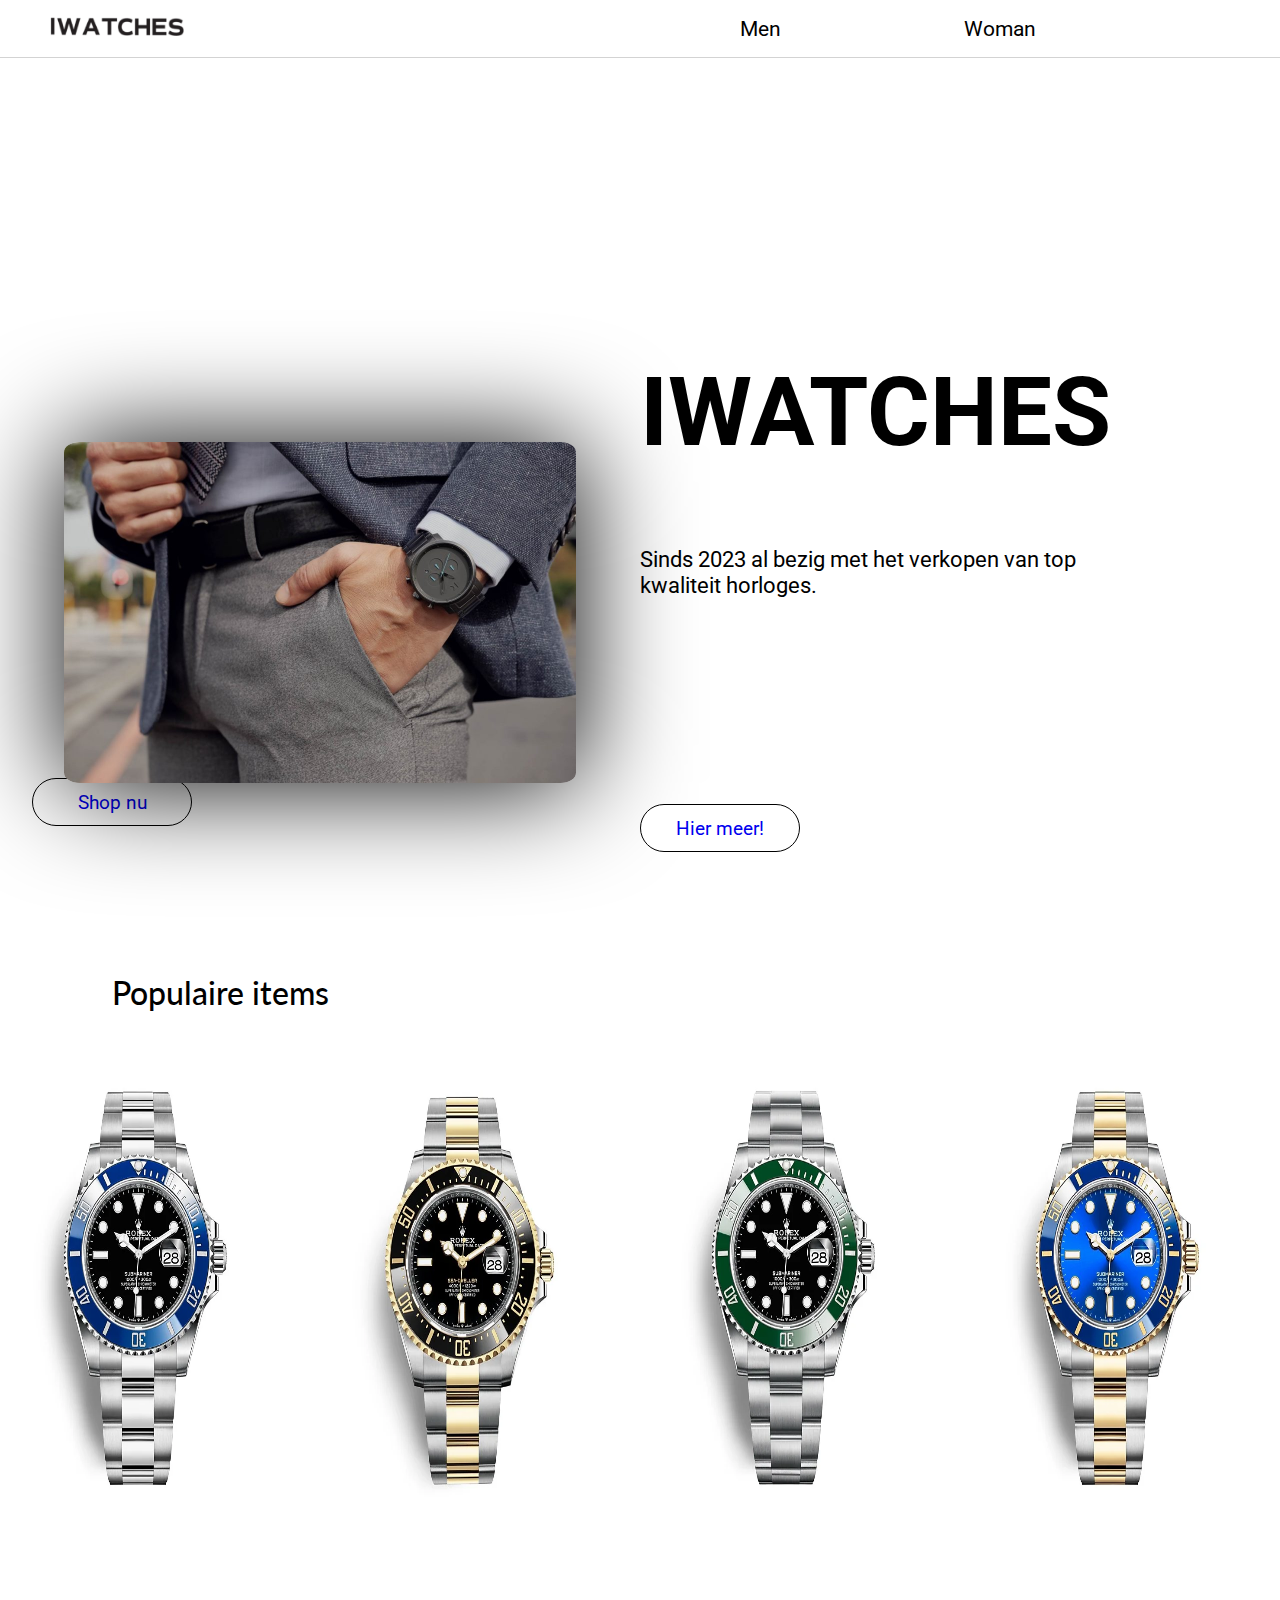
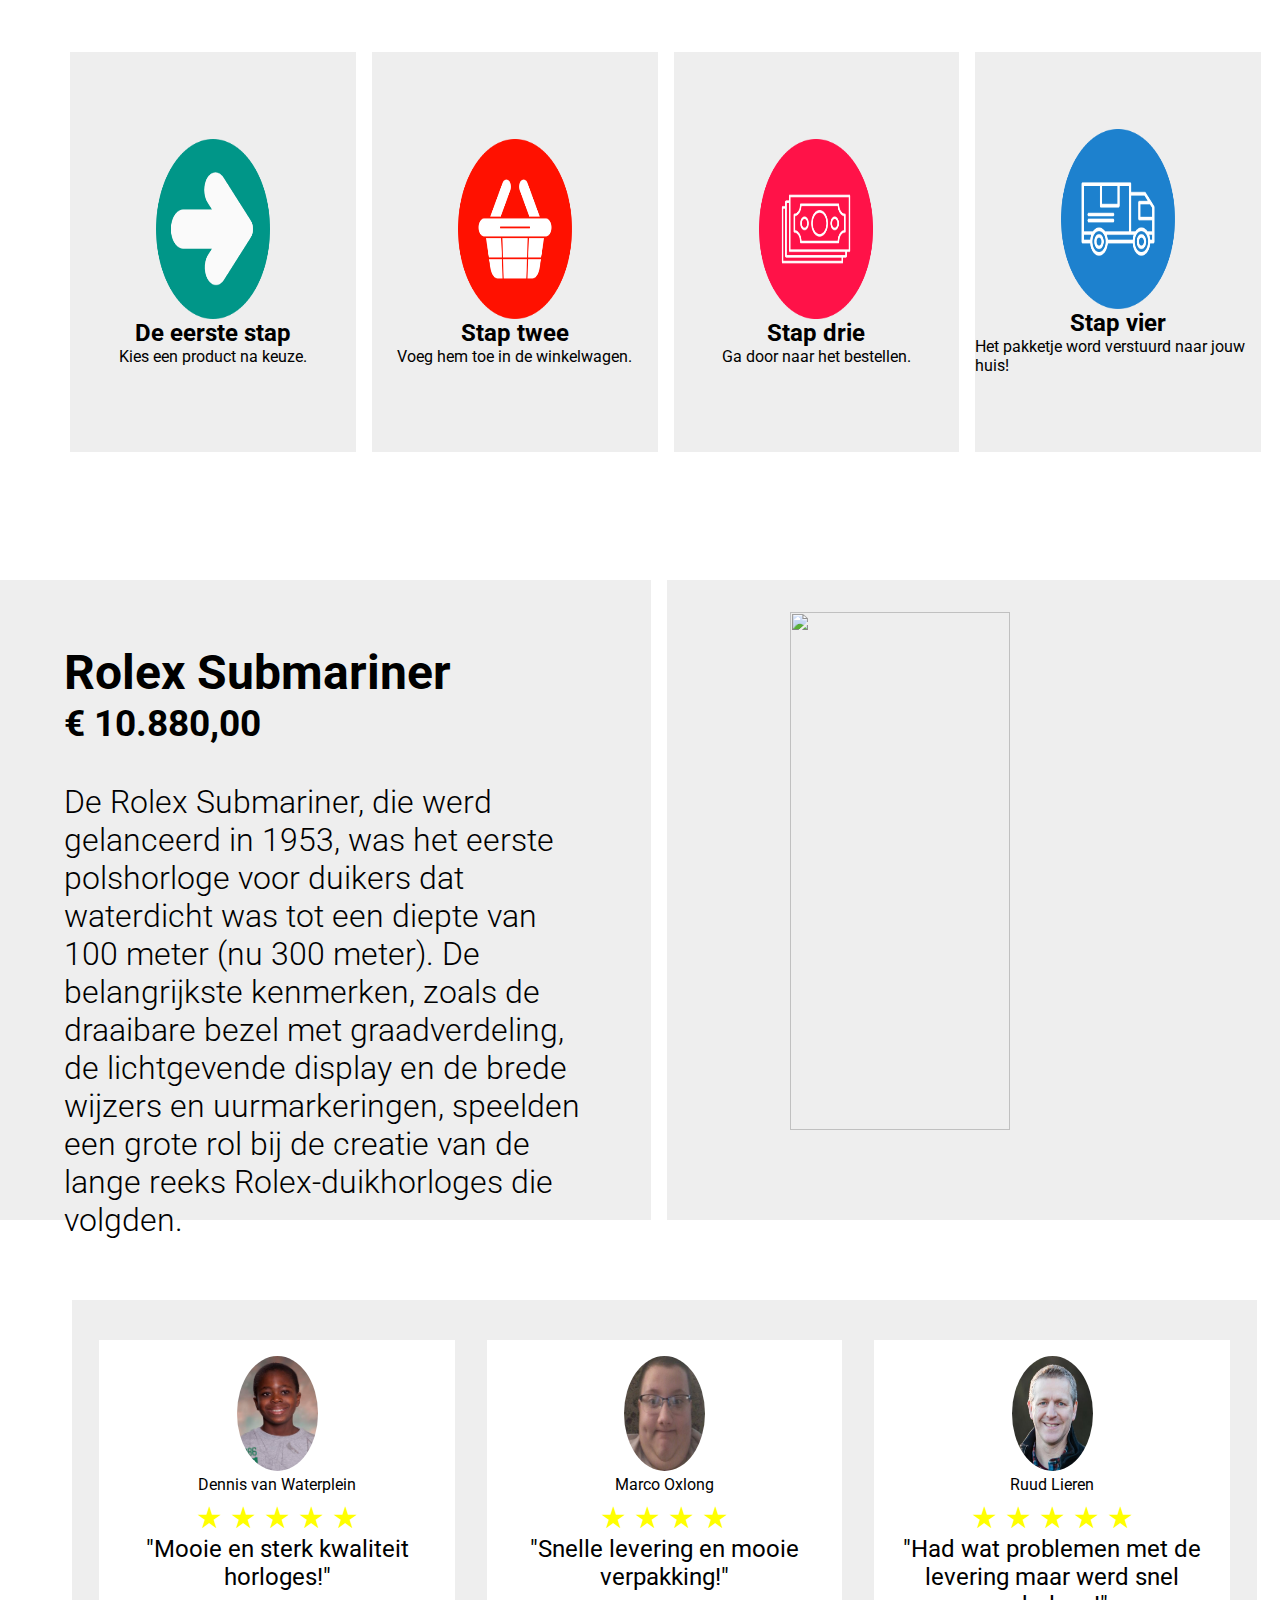
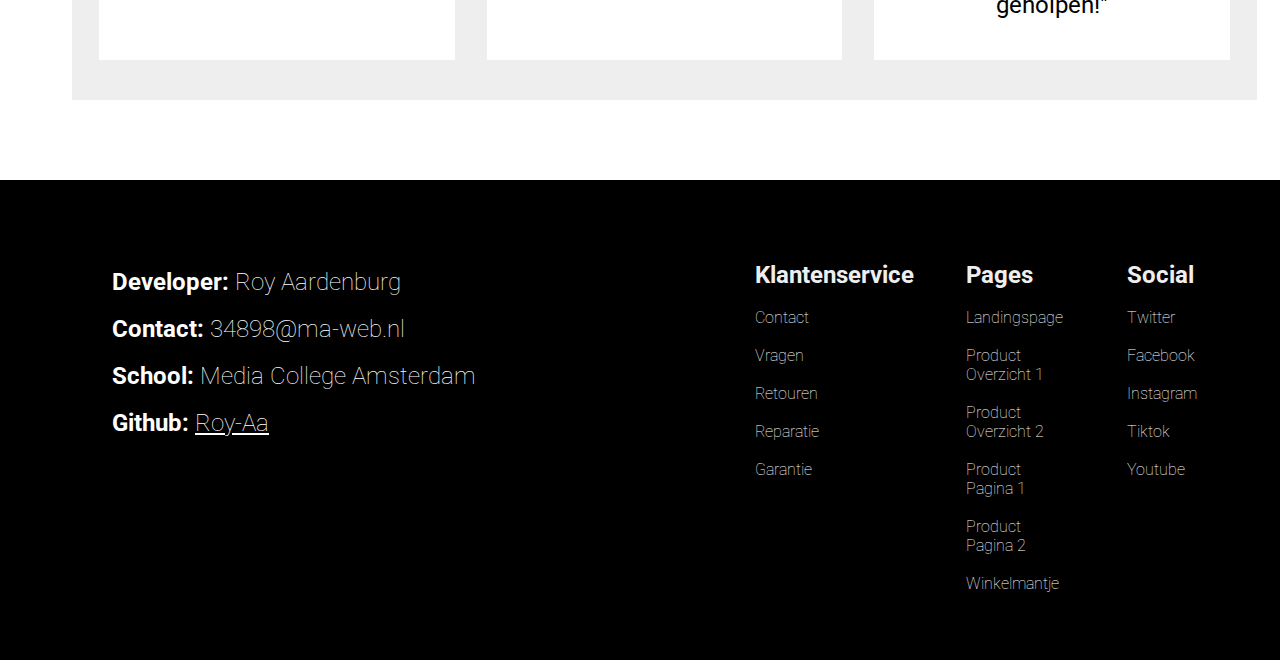
==== commit 0d2fdfe6: "a" ====
--- a/index.html
+++ b/index.html
@@ -90,21 +90,61 @@
         </section>
         <section class="reviews">
             <figure class="reviewsblokken">
+                <figure class="reviewsblokken_boven">
                 <img src="img/Dennis.jpg" alt="">
+                <p>Dennis van Waterplein</p>
+                </figure>
+                <figure class="reviewsblokken_onder">
+                    &#9733;
+                    &#9733;
+                    &#9733;
+                    &#9733;
+                    &#9733;
+                    <p class="reviewsblokken_review">"Mooie en sterk kwaliteit horloges!"</p>
+                </figure>
             </figure>
             <figure class="reviewsblokken">
+                <figure class="reviewsblokken_boven">
                 <img src="img/Marco.jpg" alt="">
+                <p>Marco Oxlong</p>
+                </figure>
+                <figure class="reviewsblokken_onder">
+                    &#9733;
+                    &#9733;
+                    &#9733;
+                    &#9733;
+                    <p class="reviewsblokken_review">"Snelle levering en mooie verpakking!"</p>
+                </figure>
             </figure>
             <figure class="reviewsblokken">
-                <img src="img/Ruud.webp" alt="">
+                <figure class="reviewsblokken_boven">
+                    <img src="img/Ruud.webp" alt="">
+                    <p>Ruud Lieren</p>
+                </figure>
+                <figure class="reviewsblokken_onder">
+                    &#9733;
+                    &#9733;
+                    &#9733;
+                    &#9733;
+                    &#9733;
+                    <p class="reviewsblokken_review">"Had wat problemen met de levering maar werd snel geholpen!"</p>
+                </figure>
             </figure>
         </section>
         
+
+
+
+        
         <footer>
-            <section class="footer_section1">
-                <figure></figure>
-                <figure></figure>
-                <figure></figure>
+            <section class="footer_section1"> 
+                <h2>Developer: <a class="footer_font">Roy Aardenburg</a></h2>
+                <br>
+                <h2>Contact: <a class="footer_font">34898@ma-web.nl</a></h2>
+                <br>
+                <h2>School: <a class="footer_font">Media College Amsterdam</a></h2>
+                <br>
+                <h2>Github: <a class="footer_link" href="https://github.com/Roy-Aa">Roy-Aa</a></h2>
             </section>
             <section class="footer_section2">
                 <figure class="footer_section2_blokken">
--- a/css/style.css
+++ b/css/style.css
@@ -118,10 +118,22 @@
 .footer_section1{
     width: 40%;
     height: 90%;
-    background: red;
-}
-
-
+    padding: 4rem;
+    color: white;
+}
+
+.footer_font{
+    font-weight: 100;
+}
+
+.footer_link{
+    color: white;
+    font-weight: 100;
+}
+
+.footer_link:visited{
+    color: white;
+}
 
 .footer_section2{
     width: 40%;
@@ -159,6 +171,21 @@
 a:visited{
     color: black;
 }
+
+
+
+
+
+
+
+
+
+
+
+
+
+
+
 
 .groteheading{
     width: 100%;
@@ -247,6 +274,11 @@
 
 
 
+
+
+
+
+
 .vierfotos{
     width: 100%;
     height: 30rem;
@@ -319,6 +351,15 @@
     transform:scale(1.09);
 }
 
+
+
+
+
+
+
+
+
+
 .vierblokken{
     width: 100%;
     height: 33rem;
@@ -382,6 +423,11 @@
 
 
 
+
+
+
+
+
 .gafefunctie{
     width: 100%;
     height: 40rem;
@@ -421,6 +467,15 @@
     transform:scale(1.05);
 }
 
+
+
+
+
+
+
+
+
+
 .reviews{
     width: 92.6%;
     height: 50%;
@@ -431,6 +486,7 @@
     justify-content: center;
     align-items: center;
     gap: 2rem;
+    flex-wrap: wrap;
 }
 
 .reviewsblokken{
@@ -438,12 +494,35 @@
     height: 80%;
     background: white;
     padding: 1rem;
+    flex-wrap: wrap;
+}
+
+.reviewsblokken_boven{
+    width: 100%;
+    height: 50%;
+    text-align: center;
+}
+
+.reviewsblokken_onder{
+    width: 100%;
+    height: 50%;
+    color: yellow;
+    font-size: 1.9rem;
+    text-align: center;
 }
 
 .reviewsblokken img{
     border-radius: 50%;
-    width: 30%;
-}
+    width: 25%;
+    height: 80%;
+}
+
+.reviewsblokken_review{
+    font-size: 1.5rem;
+    color: black;
+}
+
+
 
 
 .catogorie{
@@ -487,76 +566,66 @@
     gap: .5rem;
 }
 
-
-
 .maincard{
-    width: 75%;
-    height: 60rem;  
-    margin-left: 15rem;
-    display: grid;
-    grid-template-rows: repeat(2,1fr);
-    grid-template-columns: repeat(4,1fr);
-    background: rebeccapurple;
+    width: 80%;
+    height: 85rem;
+    background: #eee;
+    margin-left: 12rem;
+    margin-bottom: 5rem;
+    display: flex;
+    justify-content: center;
+    align-items: center;
+    gap: 1rem;
+    flex-wrap: wrap;
+
 }
 
 .card{
+    width: 20rem;
     height: 25rem;
-    width: 20rem;
-    border: 1px solid lightgray;
-    margin-top: 3.5rem;
-    margin-left: 1.2rem;
-}
-
-.boxsmall{
-    background: red;
-    width: 100%;
-    height: 13rem;
-}
-
-.boxlarge{
-    background: green;
-    width: 100%;
-    height: 12rem;
-}
-
-.card1{
-    grid-row: 1;
-    grid-column: 1;
-}
-
-.card2{
-    grid-row: 1;
-    grid-column: 2;
-}
-
-.card3{
-    grid-row: 1;
-    grid-column: 3;
-}
-
-.card4{
-    grid-row: 1;
-    grid-column: 4;
-}
-
-.card5{
-    grid-row: 2;
-    grid-column: 1;
-}
-
-.card6{
-    grid-row: 2;
-    grid-column: 2;
-}
-
-.card7{
-    grid-row: 2;
-    grid-column: 3;
-}
-
-.card8{
-    grid-row: 2;
-    grid-column: 4;
-}
-
-
+    background: white;
+}
+
+.card img{
+    width: 100%;
+    height: 100%;
+    transition:0.3s transform;
+}
+
+.card img:hover{
+    transform:scale(1.05);
+    cursor: pointer;
+}
+
+.inputs{
+    display: flex;
+    align-items: center;
+    justify-content: flex-start;
+    gap: 4rem;
+    margin-bottom: 4rem;
+}
+
+.inputs > div{
+    display: flex;
+    align-items: center;
+    width: 40rem;
+}
+
+.filter{
+    width: 5rem;
+    height: 5rem;
+    margin-right: 2rem;
+    appearance: none;
+    -webkit-appearance: none;
+    background: #eee;
+    border-radius: 50%;
+    box-shadow: inset 0 0 0.5rem 0 rgba(0, 0, 0, 0.5);
+}
+
+.filter:checked{
+    background: rgb(161, 161 , 161);
+}
+
+.filter:checked ~ .label{
+    text-decoration: underline;
+}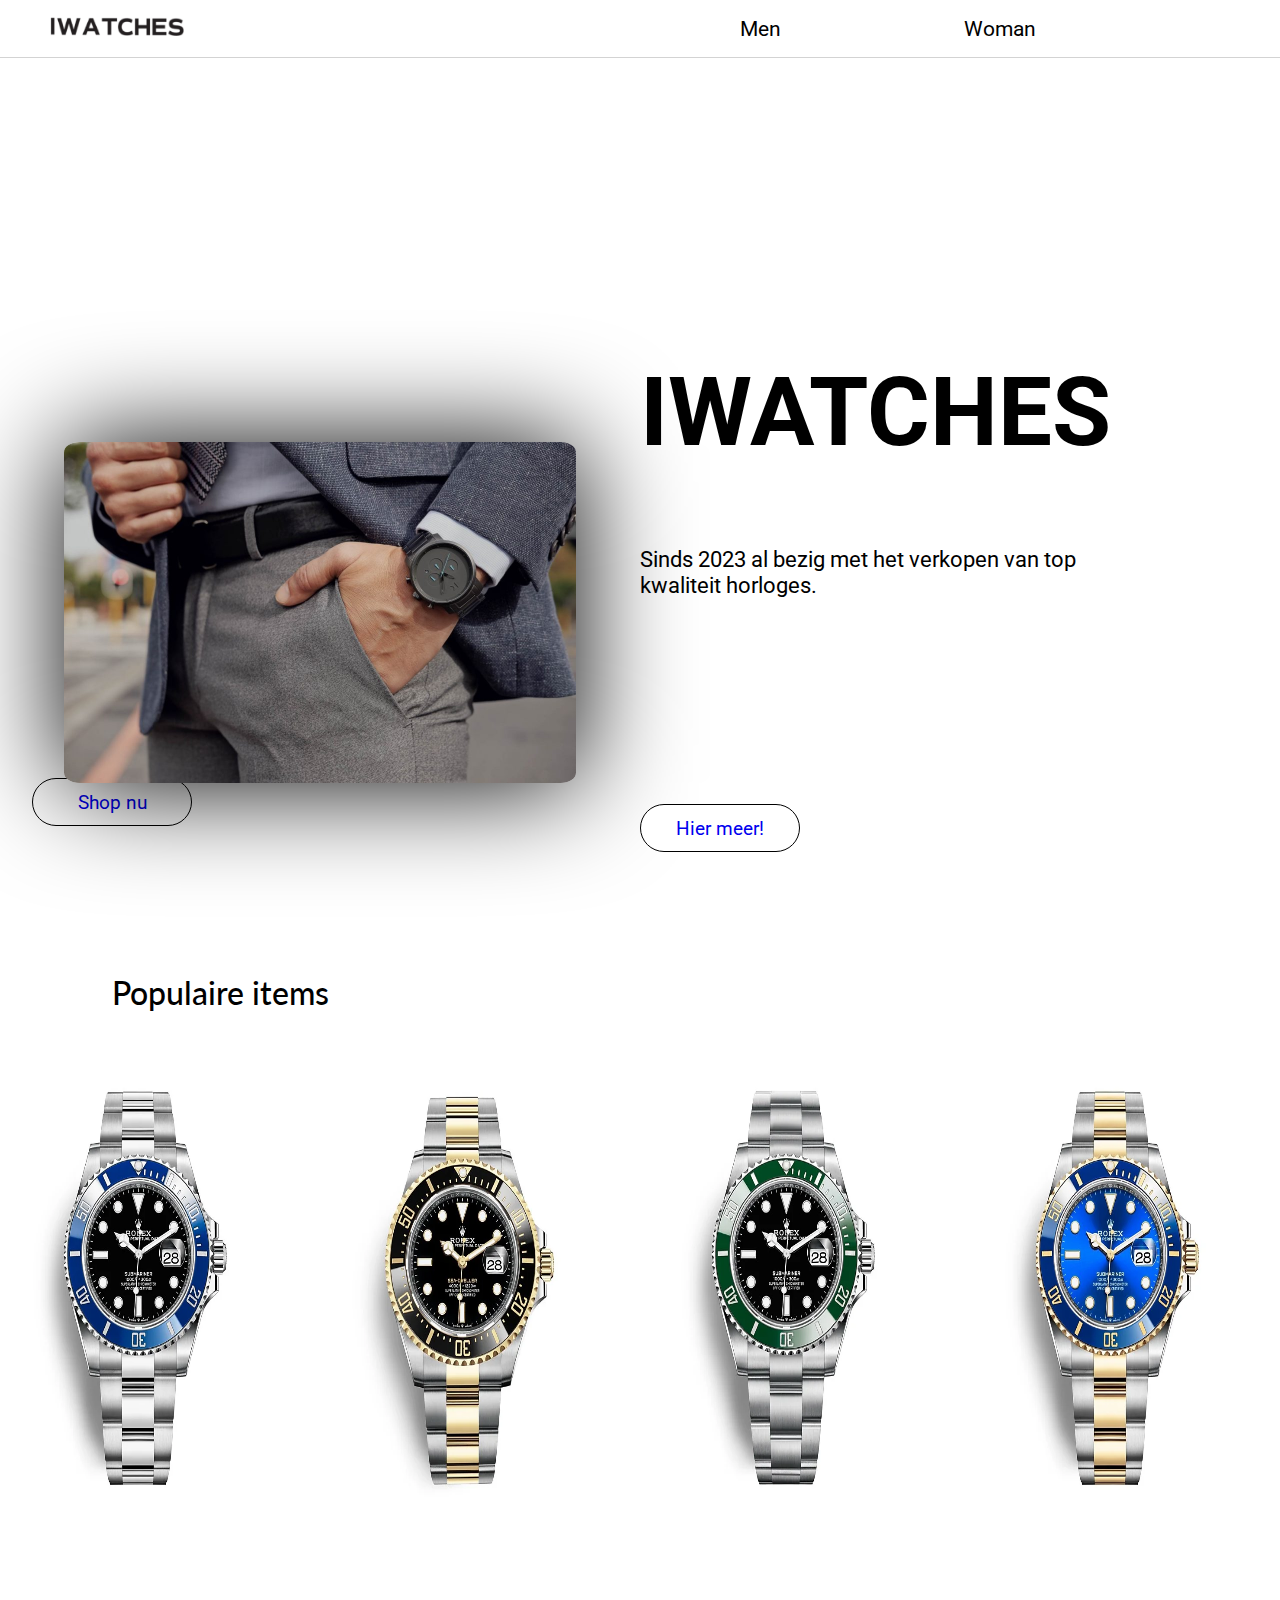
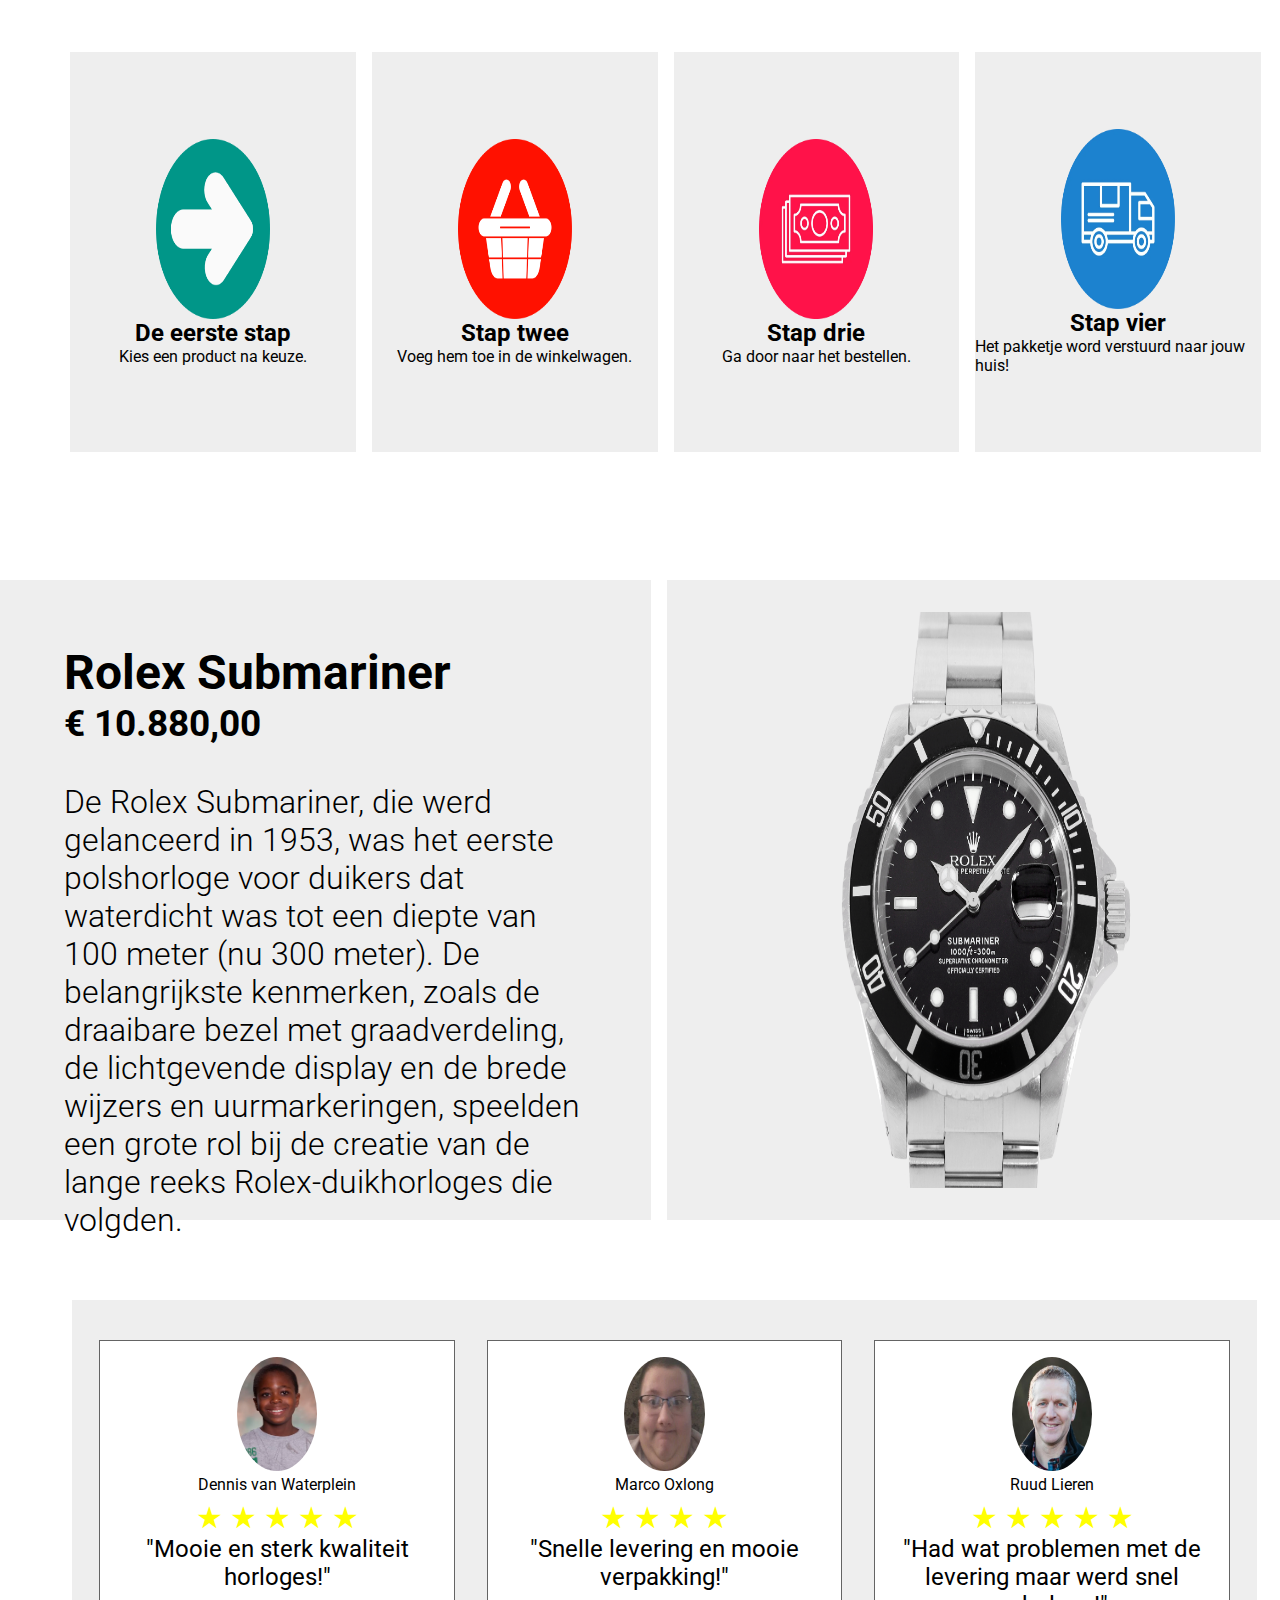
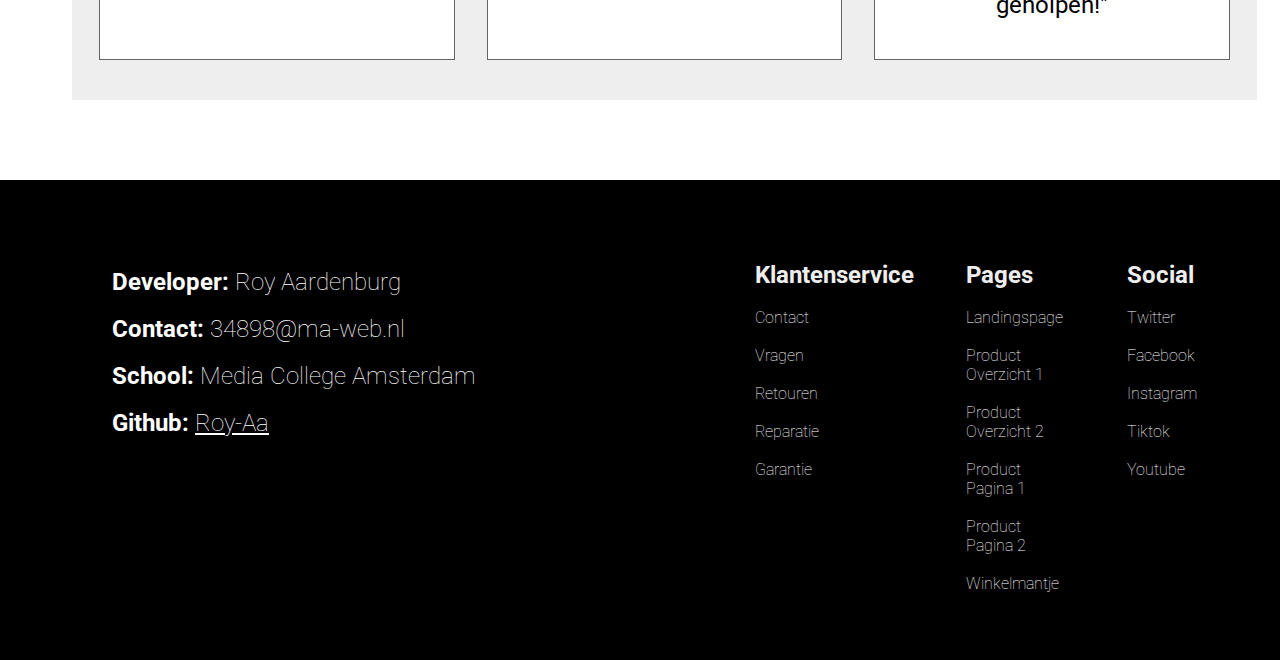
==== commit 73d26d3d: "img to webp + full responsive" ====
--- a/index.html
+++ b/index.html
@@ -18,7 +18,7 @@
 <body>
     <header>
         <div class="headerlogo">
-            <a class="logolink" href="index.html"><img src="img/IWATCHLOGO.png" alt=""></a>
+            <a class="logolink" href="index.html"><img src="img/IWATCHLOGO.webp" alt=""></a>
         </div>
         <div class="boxheader3">
             <a href="productoverzicht2.html">Woman</a>
@@ -28,11 +28,13 @@
         </div>
     </header>
     <main>
+
         <div class="container">
-            <video muted autoplay loop src="video/Watchvideo.mp4"></video>
-        <div class="text-image">T I M E <br>W I T H P E R F E C T I O N</div>
-        <a href="productoverzicht1.html"><div class="button-image">Shop nu</div></a>
+            <video class="container-video" muted autoplay loop src="video/Watchvideo.mp4"></video>
+            <div class="text-image">T I M E <br>W I T H P E R F E C T I O N</div>
+            <a href="productoverzicht1.html"><div class="button-image">Shop nu</div></a>
         </div>
+
         <section class="groteheading">
             <p class="feattext">
                 Populaire items
@@ -48,36 +50,42 @@
                 </div>
             </figure>
         </section>
+
         <section class="vierfotos">
             <figure class="foto1"><img src="img/rolex1.webp" alt=""></figure>
             <figure class="foto2"><img src="img/rolex2.webp" alt=""></figure>
             <figure class="foto3"><img src="img/rolex3.webp" alt=""></figure>
             <figure class="foto4"><img src="img/rolex4.webp" alt=""></figure>
         </section>
+
         <section class="vierblokken">
             <article class="blokdeel1">
                 <figure class="blokdeel-1">
-                    <img class="blokimage" src="img/right-arrow.png" alt="">
+                    <img class="blokimage" src="img/right-arrow.webp" alt="">
                     <h2>De eerste stap</h2>
                     <p>Kies een product na keuze.</p>
                 </figure>
                 <figure class="blokdeel-2">
-                    <img class="blokimage" src="img/shopping-basket.png" alt="">
+                    <img class="blokimage" src="img/shopping-basket.webp" alt="">
                     <h2>Stap twee</h2>
                     <p>Voeg hem toe in de winkelwagen.</p>
                 </figure>
                 <figure class="blokdeel-3">
-                    <img class="blokimage" src="img/cash.png" alt="">
+                    <img class="blokimage" src="img/cash.webp" alt="">
                     <h2>Stap drie</h2>
                     <p>Ga door naar het bestellen.</p>
                 </figure>
                 <figure class="blokdeel-4">
-                    <img class="blokimage" src="img/delivery-truck.png" alt="">
+                    <img class="blokimage" src="img/delivery-truck.webp" alt="">
                     <h2>Stap vier</h2>
                     <p>Het pakketje word verstuurd naar jouw huis!</p>
                 </figure>
             </article>
         </section>
+
+
+
+
         <section class="gafefunctie">
             <figure class="gafefunctie--blokken">
                 <h2>Rolex Submariner</h2>
@@ -85,13 +93,16 @@
                 <p><br>De Rolex Submariner, die werd gelanceerd in 1953, was het eerste polshorloge voor duikers dat waterdicht was tot een diepte van 100 meter (nu 300 meter). De belangrijkste kenmerken, zoals de draaibare bezel met graadverdeling, de lichtgevende display en de brede wijzers en uurmarkeringen, speelden een grote rol bij de creatie van de lange reeks Rolex-duikhorloges die volgden.</p>
             </figure>
             <figure class="gafefunctie--blokken2">
-                <img class="gafefunctieimage" src="img/Rolexrubmarine1.jpeg" alt="">
+                <img class="gafefunctieimage" src="img/Rolexrubmarine1.webp" alt="">
             </figure>
         </section>
+
+
+
         <section class="reviews">
             <figure class="reviewsblokken">
                 <figure class="reviewsblokken_boven">
-                <img src="img/Dennis.jpg" alt="">
+                <img src="img/Dennis.webp" alt="">
                 <p>Dennis van Waterplein</p>
                 </figure>
                 <figure class="reviewsblokken_onder">
@@ -105,7 +116,7 @@
             </figure>
             <figure class="reviewsblokken">
                 <figure class="reviewsblokken_boven">
-                <img src="img/Marco.jpg" alt="">
+                <img src="img/Marco.webp" alt="">
                 <p>Marco Oxlong</p>
                 </figure>
                 <figure class="reviewsblokken_onder">
@@ -174,6 +185,8 @@
                 </figure>
             </section>
         </footer>
+
+
     </main>
 </body>
 </html>
--- a/css/style.css
+++ b/css/style.css
@@ -153,7 +153,6 @@
     font-weight: 100;
 }
 
-
 .footer_section2_blokken a{
     color: white;
     text-decoration: none;
@@ -220,7 +219,6 @@
     display: flex;
     justify-content: center;
     align-items: center;
-
 }
 
 .photo1{
@@ -363,6 +361,7 @@
 .vierblokken{
     width: 100%;
     height: 33rem;
+    flex-wrap: wrap;
 }
 
 .blokdeel1{
@@ -495,6 +494,7 @@
     background: white;
     padding: 1rem;
     flex-wrap: wrap;
+    border: 0.1px solid rgb(100, 100, 100);
 }
 
 .reviewsblokken_boven{
@@ -628,4 +628,248 @@
 
 .filter:checked ~ .label{
     text-decoration: underline;
+}
+
+
+
+
+.winkelwagen_section{
+    width: 80%;
+    height: 70rem;
+    margin: 10rem;
+    display: flex;
+    background: #eee;
+    justify-content: center;
+    flex-direction: column;
+    align-items: center;
+    gap: 2rem;
+}
+
+.winkelwagen_blokjes{
+    width: 100%;
+    height: 15rem;
+    background: white;
+    border: 1px solid black;
+    padding-left: 7rem;
+    display: flex;
+    align-items: center;
+}
+
+.winkelwagen_img{
+    width: 15%;
+    height: 100%;
+}
+
+
+@media screen and (max-width: 450px) {
+
+    header{
+        width: 60vh;
+    }
+
+    .headerlogo{
+        width: 10rem;
+    }
+
+    .boxheader3{
+        margin-right: 0rem;
+    }
+
+
+
+    /* INDEX */
+
+    .button-image{
+        display: none;
+    }
+
+    .container{
+        display: none;
+    }
+
+    .ghbutton{
+        position: relative;
+        margin-left: 8rem;
+    }
+
+
+
+
+    .ghfotoframe{
+        display: none;
+    }
+
+    .ghtextbox{
+        font-size: 3rem;
+        margin-left: 3rem;
+    }
+
+    .ghtextbox2{
+        margin-left: 8rem;
+    }
+
+
+
+
+
+    .vierblokken{
+        width: 100vh;
+        margin-top: -8rem;
+        height: 40rem;
+        margin-left: -2.4rem;
+    }
+
+    .blokdeel1{
+        flex-direction: column;
+    }
+
+    .blokdeel-1{
+        flex-wrap: wrap;
+        width: 23rem;
+        height: 30rem;
+        margin-left: 0rem;
+    }
+
+    .blokdeel-2{
+        flex-wrap: wrap;
+        width: 23rem;
+        height: 30rem;
+        margin-left: 0rem;
+    }
+
+    .blokdeel-3{
+        flex-wrap: wrap;
+        width: 23rem;
+        height: 30rem;
+        margin-left: 0rem;
+    }
+
+    .blokdeel-4{
+        flex-wrap: wrap;
+        width: 23rem;
+        height: 30rem;
+        margin-left: 0rem;
+    }
+
+    .blokimage{
+        width: 5rem;
+    }
+
+
+
+
+    /* Gafe functie*/
+
+    .gafefunctie{
+        width: 100vh;
+        display: block;
+        height: 50rem;
+    }
+
+    .gafefunctie--blokken{
+        font-size: 1rem;
+        padding: 1rem;
+        height: 23rem;
+        width: 20rem;
+        margin-bottom: 1rem;
+        margin-left: 4rem;
+    }
+
+    .gafefunctie--blokken2{
+        width: 20rem;
+        height: 23rem;
+        margin-left: 4rem;
+    }
+
+    .gafefunctieimage{
+        width: 100%;
+        height: 100%;
+        padding: 3rem;
+    }
+
+
+    /* 4 rolex */
+
+    .vierfotos{
+        flex-direction: column;
+        flex-wrap: wrap;
+        margin-left: 1rem;
+    }
+
+    .foto1{
+        width: 10rem;
+        height: 10rem;
+    }
+
+    .foto2{
+        width: 10rem;
+        height: 10rem;
+    }
+
+    .foto3{
+        width: 10rem;
+        height: 10rem;
+    }
+
+    .foto4{
+        width: 10rem;
+        height: 10rem;
+    }
+
+    /* Reviews */
+
+    .reviews{
+        height: 80rem;
+        margin-left: 1rem;
+    }
+
+    .reviewsblokken{
+        height: 20rem;
+        width: 20rem;
+    }
+
+    /* Footer */
+
+    footer{
+        width: 100vh;
+        height: 50rem;
+        flex-wrap: wrap;
+        display: block;
+    }
+
+    .footer_section1{
+        font-size: 1rem;
+        height: 20rem;
+        width: 30rem;
+    }
+
+    .footer_section2{
+        height: 40rem;
+        margin-left: 4rem;
+        gap: 5rem;
+    }
+
+    /* PRODUCTPAGINA 1 */
+
+    .maincard{
+        margin-left: 2.5rem;
+        height: 400rem;
+    }
+
+
+
+
+    /* WINKELWAGEN.HTML */
+
+    .winkelwagen_section{
+        margin-left: 3rem;
+    }
+
+    .winkelwagen_blokjes{
+        padding-left: 1rem;
+    }
+
+    .winkelwagen_img{
+        width: 10rem;
+    }
 }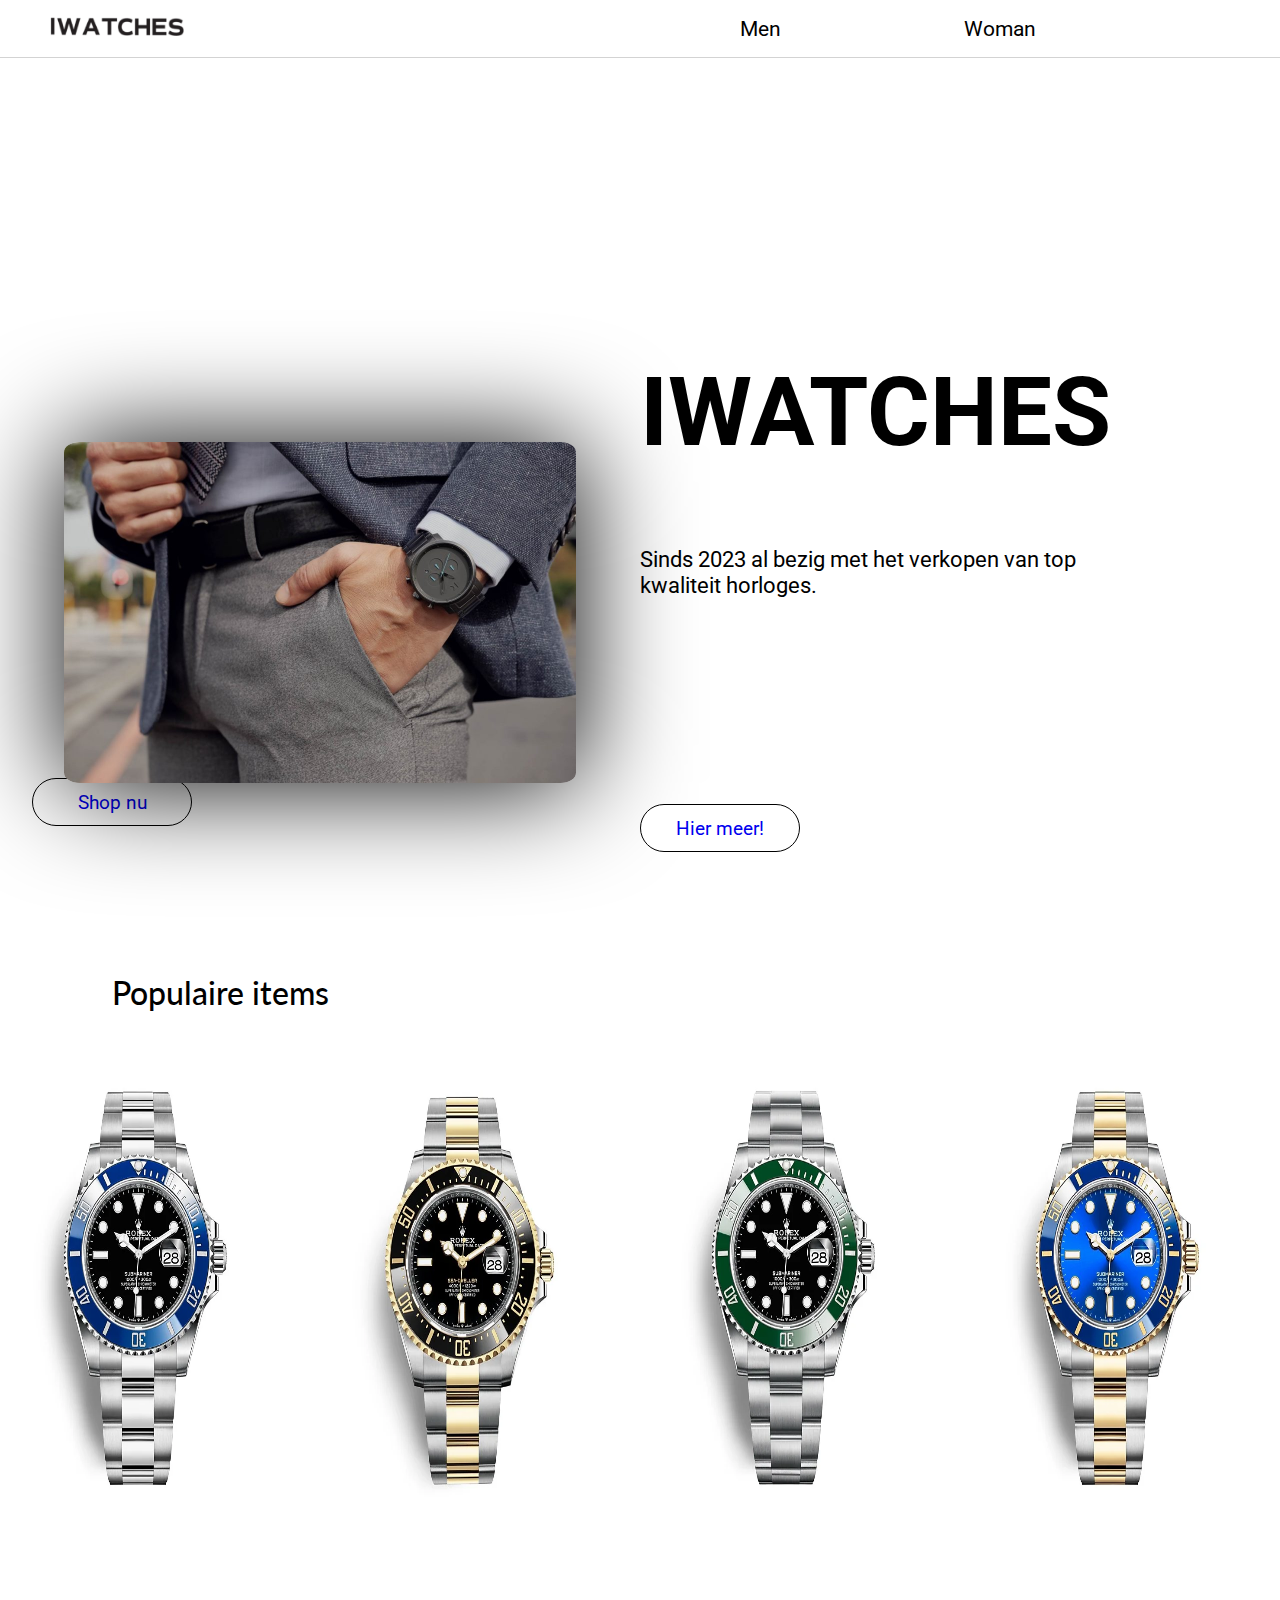
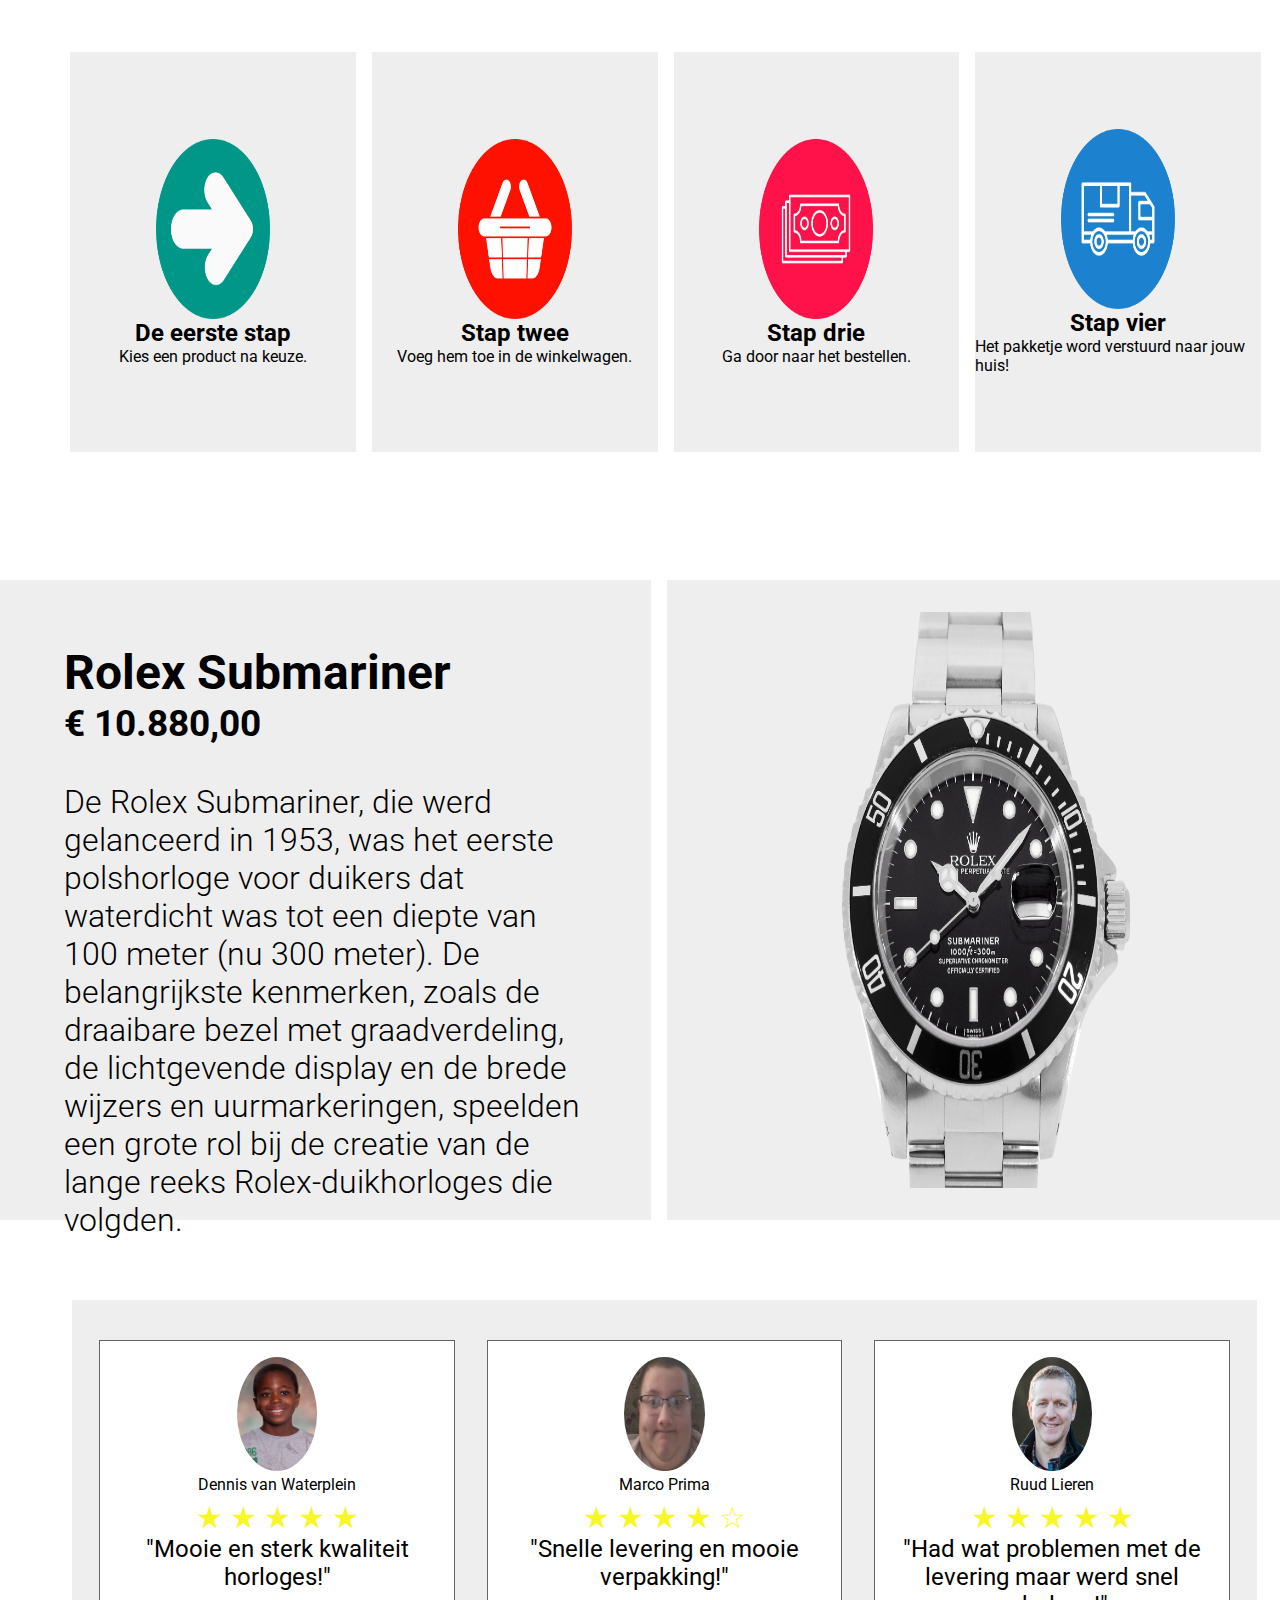
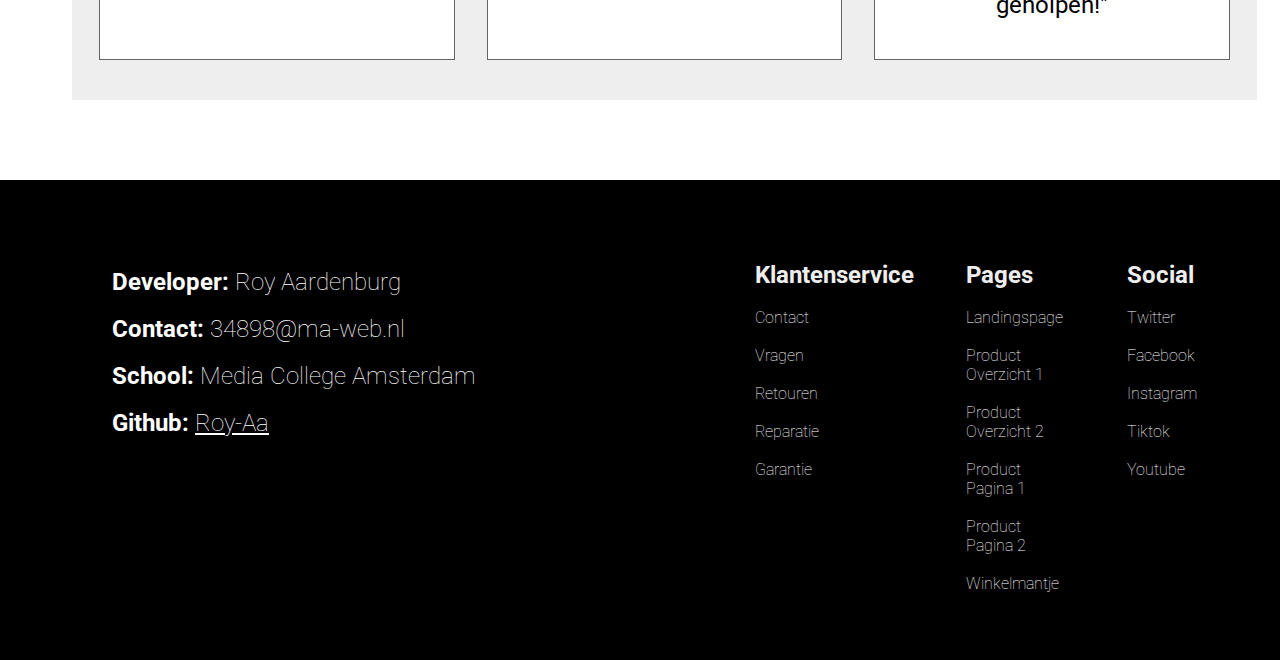
==== commit b161f147: "a" ====
--- a/index.html
+++ b/index.html
@@ -8,6 +8,7 @@
     <script src="js/main.js"></script>
     <link rel="preconnect" href="https://fonts.googleapis.com">
     <link rel="preconnect" href="https://fonts.gstatic.com" crossorigin>
+    <link rel="stylesheet" href="https://fonts.gemaaktdoorroy.com">
     <link href="https://fonts.googleapis.com/css2?family=Roboto:wght@300;500&display=swap" rel="stylesheet">
     <link rel="stylesheet" href="https://cdnjs.cloudflare.com/ajax/libs/font-awesome/4.7.0/css/font-awesome.min.css">
     <link rel="preconnect" href="https://fonts.googleapis.com">
@@ -117,13 +118,14 @@
             <figure class="reviewsblokken">
                 <figure class="reviewsblokken_boven">
                 <img src="img/Marco.webp" alt="">
-                <p>Marco Oxlong</p>
+                <p>Marco Prima</p>
                 </figure>
                 <figure class="reviewsblokken_onder">
                     &#9733;
                     &#9733;
                     &#9733;
                     &#9733;
+                    &#9734;
                     <p class="reviewsblokken_review">"Snelle levering en mooie verpakking!"</p>
                 </figure>
             </figure>
@@ -142,10 +144,6 @@
                 </figure>
             </figure>
         </section>
-        
-
-
-
         
         <footer>
             <section class="footer_section1"> 
@@ -169,11 +167,11 @@
                 <figure class="footer_section2_blokken">
                     <h2>Pages</h2> <br>
                     <a href="index.html">Landingspage</a> <br><br>
-                    <a href="productoverzicht1.html">Product Overzicht 1</a> <br><br>
-                    <a href="productoverzicht2.html">Product Overzicht 2</a> <br><br>
-                    <a href="invidueelproduct1.html">Product Pagina 1</a> <br><br>
-                    <a href="invidueelproduct2.html">Product Pagina 2</a> <br><br>
-                    <a href="winkelwagen.html">Winkelmantje</a> <br><br>
+                    <a href="productoverzicht1.html">Product Overzicht 1</a><br><br>
+                    <a href="productoverzicht2.html">Product Overzicht 2</a><br><br>
+                    <a href="invidueelproduct1.html">Product Pagina 1</a>   <br><br>
+                    <a href="invidueelproduct2.html">Product Pagina 2</a>   <br><br>
+                    <a href="winkelwagen.html">Winkelmantje</a>             <br><br>
                 </figure>
                 <figure class="footer_section2_blokken">
                     <h2>Social</h2> <br>
@@ -185,8 +183,6 @@
                 </figure>
             </section>
         </footer>
-
-
     </main>
 </body>
 </html>
--- a/css/style.css
+++ b/css/style.css
@@ -122,6 +122,10 @@
     color: white;
 }
 
+.footer_section1_copyright{
+    color: white;
+}
+
 .footer_font{
     font-weight: 100;
 }
@@ -335,18 +339,22 @@
 
 .foto1 img:hover{
     transform:scale(1.09);
+    cursor: pointer;
 }
 
 .foto2 img:hover{
     transform:scale(1.09);
+    cursor: pointer;
 }
 
 .foto3 img:hover{
     transform:scale(1.09);
+    cursor: pointer;
 }
 
 .foto4 img:hover{
     transform:scale(1.09);
+    cursor: pointer;
 }
 
 
@@ -506,7 +514,7 @@
 .reviewsblokken_onder{
     width: 100%;
     height: 50%;
-    color: yellow;
+    color: rgb(247, 247, 38);
     font-size: 1.9rem;
     text-align: center;
 }
@@ -529,6 +537,7 @@
     width: 30rem;
     height: 30rem;
     margin-top: 5rem;
+    margin-left: 12rem;
 }
 
 .catogorie.checkbox{
@@ -554,6 +563,7 @@
     justify-content: center;
     align-items: center;
     gap: .5rem;
+    
 }
 
 .catogorie3{
@@ -568,7 +578,7 @@
 
 .maincard{
     width: 80%;
-    height: 85rem;
+    height: 100rem;
     background: #eee;
     margin-left: 12rem;
     margin-bottom: 5rem;
@@ -593,7 +603,7 @@
 }
 
 .card img:hover{
-    transform:scale(1.05);
+    transform:scale(1.02);
     cursor: pointer;
 }
 
@@ -631,7 +641,12 @@
 }
 
 
-
+.winkelwagen_h2{
+    font-weight: 200;
+    font-size: 3rem;
+    margin-left: 51rem;
+    margin-top: 7rem;
+}
 
 .winkelwagen_section{
     width: 80%;
@@ -660,6 +675,202 @@
     height: 100%;
 }
 
+.dropbtn {
+    font-family: 'Montserrat', sans-serif;
+    background-color: #eee;
+    color: #554c4c;
+    font-size: 2.4rem;
+    width: 15rem;
+    height: 5rem;
+    display: flex;
+    align-items: center;
+    justify-content: center;
+    border: 3px solid #554c4c;;
+    border-radius:3rem;
+    margin-bottom: 5rem;
+  }
+
+
+  .dropdown {
+    position: relative;
+    display: inline-block;
+    margin-left: 5rem;
+    margin-top:6rem;
+  }
+
+
+  .dropdown-content {
+    display: none;
+    position: absolute;
+    background-color: #f1f1f1;
+    min-width: 160px;
+    box-shadow: 0rem 0.8rem 2rem 0rem rgba(0,0,0,0.2);
+    z-index: 1;
+  }
+
+
+  .dropdown-content a {
+    color: rgb(255, 255, 255);
+    text-decoration: none;
+    display: block;
+  }
+
+
+  .dropdown-content a:hover {background-color: #ddd;}
+
+
+  .dropdown:hover .dropdown-content {display: block;}
+
+
+  .filter--dorpdown{
+    width: 30%;
+    height: 7rem;
+    margin-top: 4rem;
+    display: flex;
+    justify-content: flex-start;
+    align-items: center;
+  }
+
+  /*invidueel product 1 */
+
+  .invidueel_section{
+    width: 100%;
+    height: 80rem;
+    background: #eee;
+    display: flex;
+    align-items: center;
+    justify-content: center;
+    border-radius: 4px;
+  }
+
+  .invidueel_sectioninner{
+    width: 70%;
+    height: 90%;
+    background: white;
+    display: block;
+  }
+
+
+  .invidueel_section_top{
+    width: 100%;
+    height: 50%;
+    display: flex;
+  }
+
+  .invidueel_section_left{
+    width: 100%;
+    height: 100%;
+    padding-left: 10rem;
+    padding-top: 3rem;
+  }
+
+  .invidueel_section_left_block{
+    width: 80%;
+    height: 100%;
+    background: #eee;
+    margin-top: 3.3rem;
+    display: flex;
+    justify-content: center;
+    align-items: center;
+  }
+
+  .invidueel_section_left_img{
+    height: 80%;
+    width: 80%;
+    transition:0.3s transform;
+  }
+
+  .invidueel_section_left_img:hover{
+    transform:scale(1.10);
+  }
+
+  .invidueel_section_right{
+    width: 100%;
+    height: 100%;
+  }
+
+  .invidueel_section_right_block{
+    width: 80%;
+    height: 80%;
+    background: #eee;
+    margin-top: 6.3rem;
+    padding: 2rem;
+    display: flex;
+    flex-direction: column;
+  }
+
+  .invidueel_section_right_block_texth2{
+    font-weight: 400;
+    font-size: 2rem;
+  }
+
+  .invidueel_section_right_block_texth2-2{
+    font-weight: 399;
+    font-size: 1.5rem;
+  }
+
+  .invidueel_section_under{
+    width: 79%;
+    height: 50%;
+    display: flex;
+    align-items: center;
+    margin-left: 10rem;
+  }
+
+  .invidueel_section_midunder{
+    width: 100%;
+    height: 50%;
+    background: #eee;
+    padding: 1rem;
+  }
+  
+  .invidueel_section_midunder > p{
+    font-size: 1.5rem;
+    font-weight: 200;
+  }
+
+
+  .invidueel_section_right_block_winkelwagen{
+    display: flex;
+    margin-top: 4rem;
+    margin-left: 80rem;
+  }
+
+  .invidueel_section_right_block_variaties{
+    width: 27rem;
+    height: 5rem;
+    margin-top: 1rem;
+    display: flex;
+    justify-content: center;
+    align-items: center;
+    gap: 1rem;
+    padding-left: 4rem;
+    padding-right: 4rem;
+  }
+
+  .invidueel_section_right_block_variaties_blokken{
+    width: 33%;
+    height: 100%;
+    background: white;
+    border: 1px solid black;
+    display: flex;
+    justify-content: center;
+    align-items: center;
+  }
+
+  .invidueel_section_right_block_button{
+    width: 15rem;
+    height: 5rem;
+    background: white;
+    display: flex;
+    justify-content: center;
+    align-items: center;
+    text-decoration: none;
+    color: black;
+    margin-top: 1rem;
+    border: 1px solid black;
+    }
+  
 
 @media screen and (max-width: 450px) {
 
@@ -844,9 +1055,10 @@
     }
 
     .footer_section2{
-        height: 40rem;
-        margin-left: 4rem;
-        gap: 5rem;
+        height: 20rem;
+        gap: 1rem;
+        padding: 0rem;
+
     }
 
     /* PRODUCTPAGINA 1 */
@@ -872,4 +1084,8 @@
     .winkelwagen_img{
         width: 10rem;
     }
+
+    .winkelwagen_h2{
+        margin-left: 5rem;
+    }
 }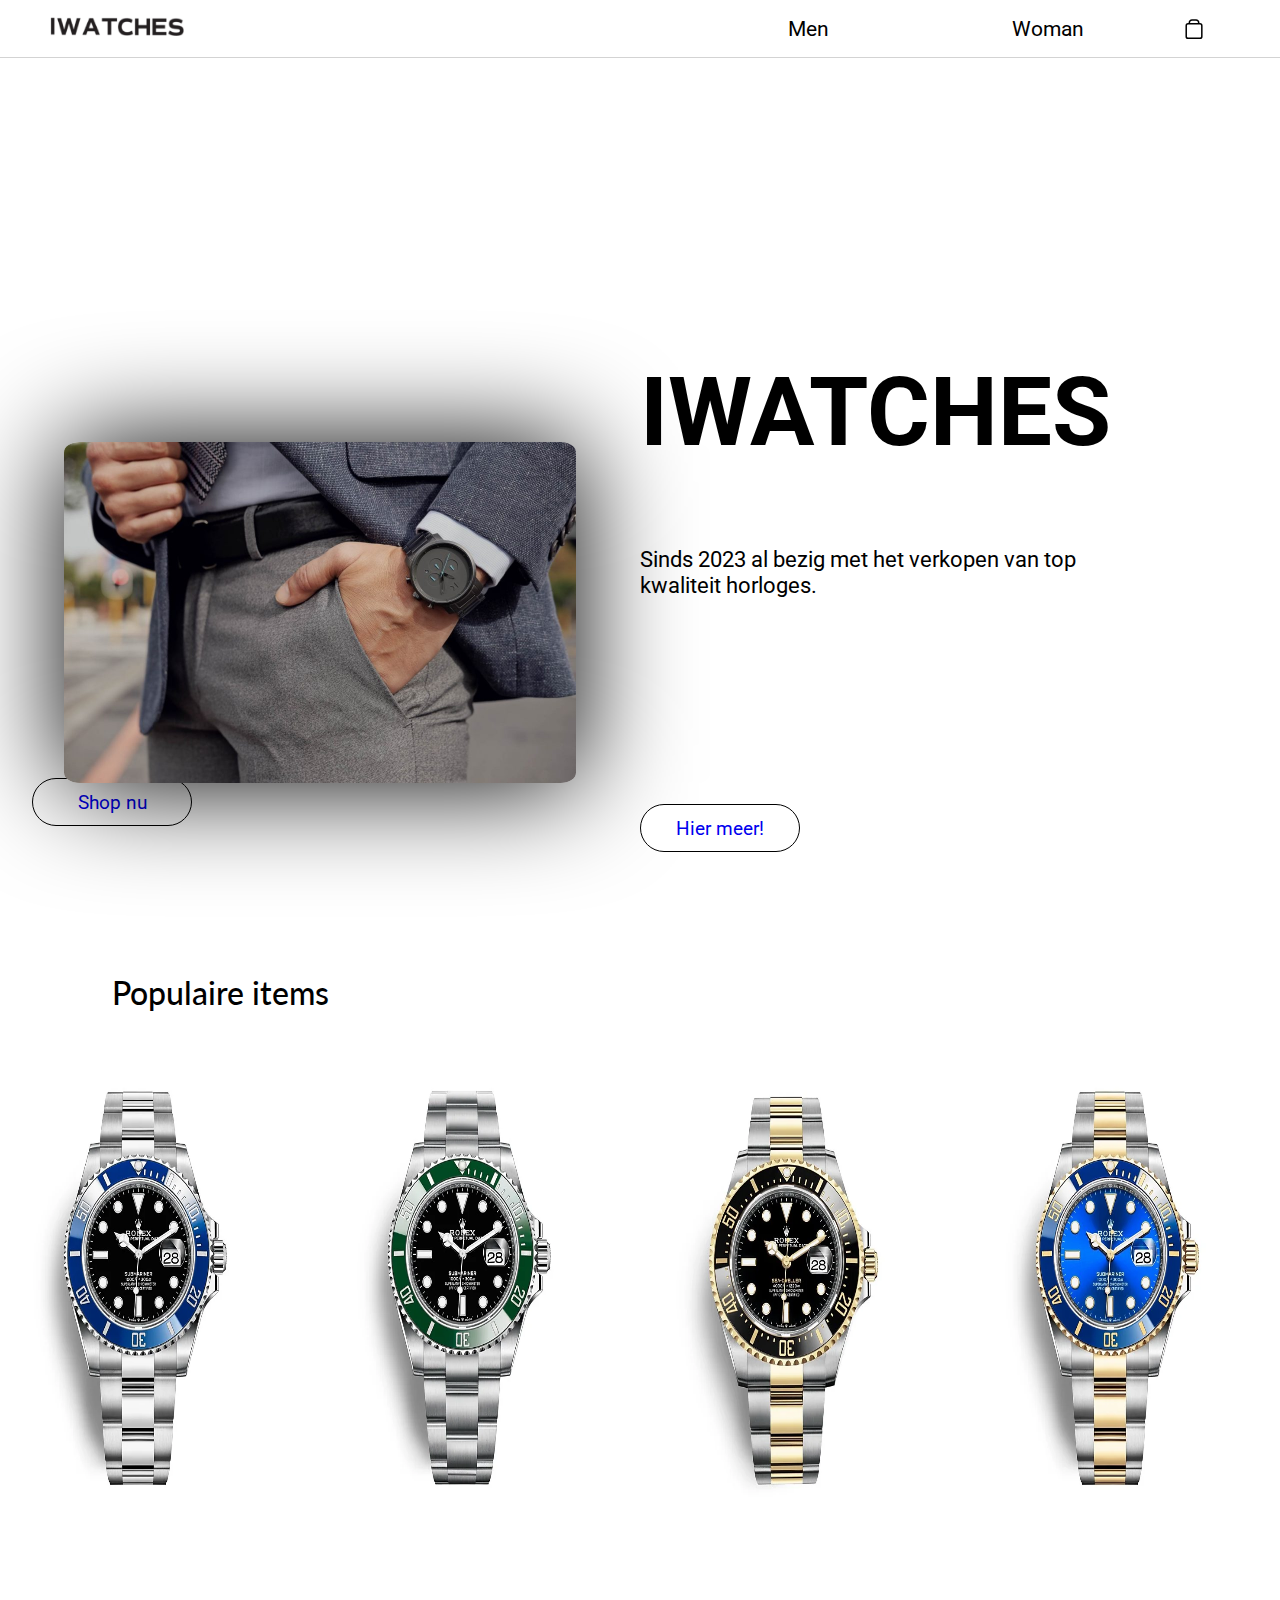
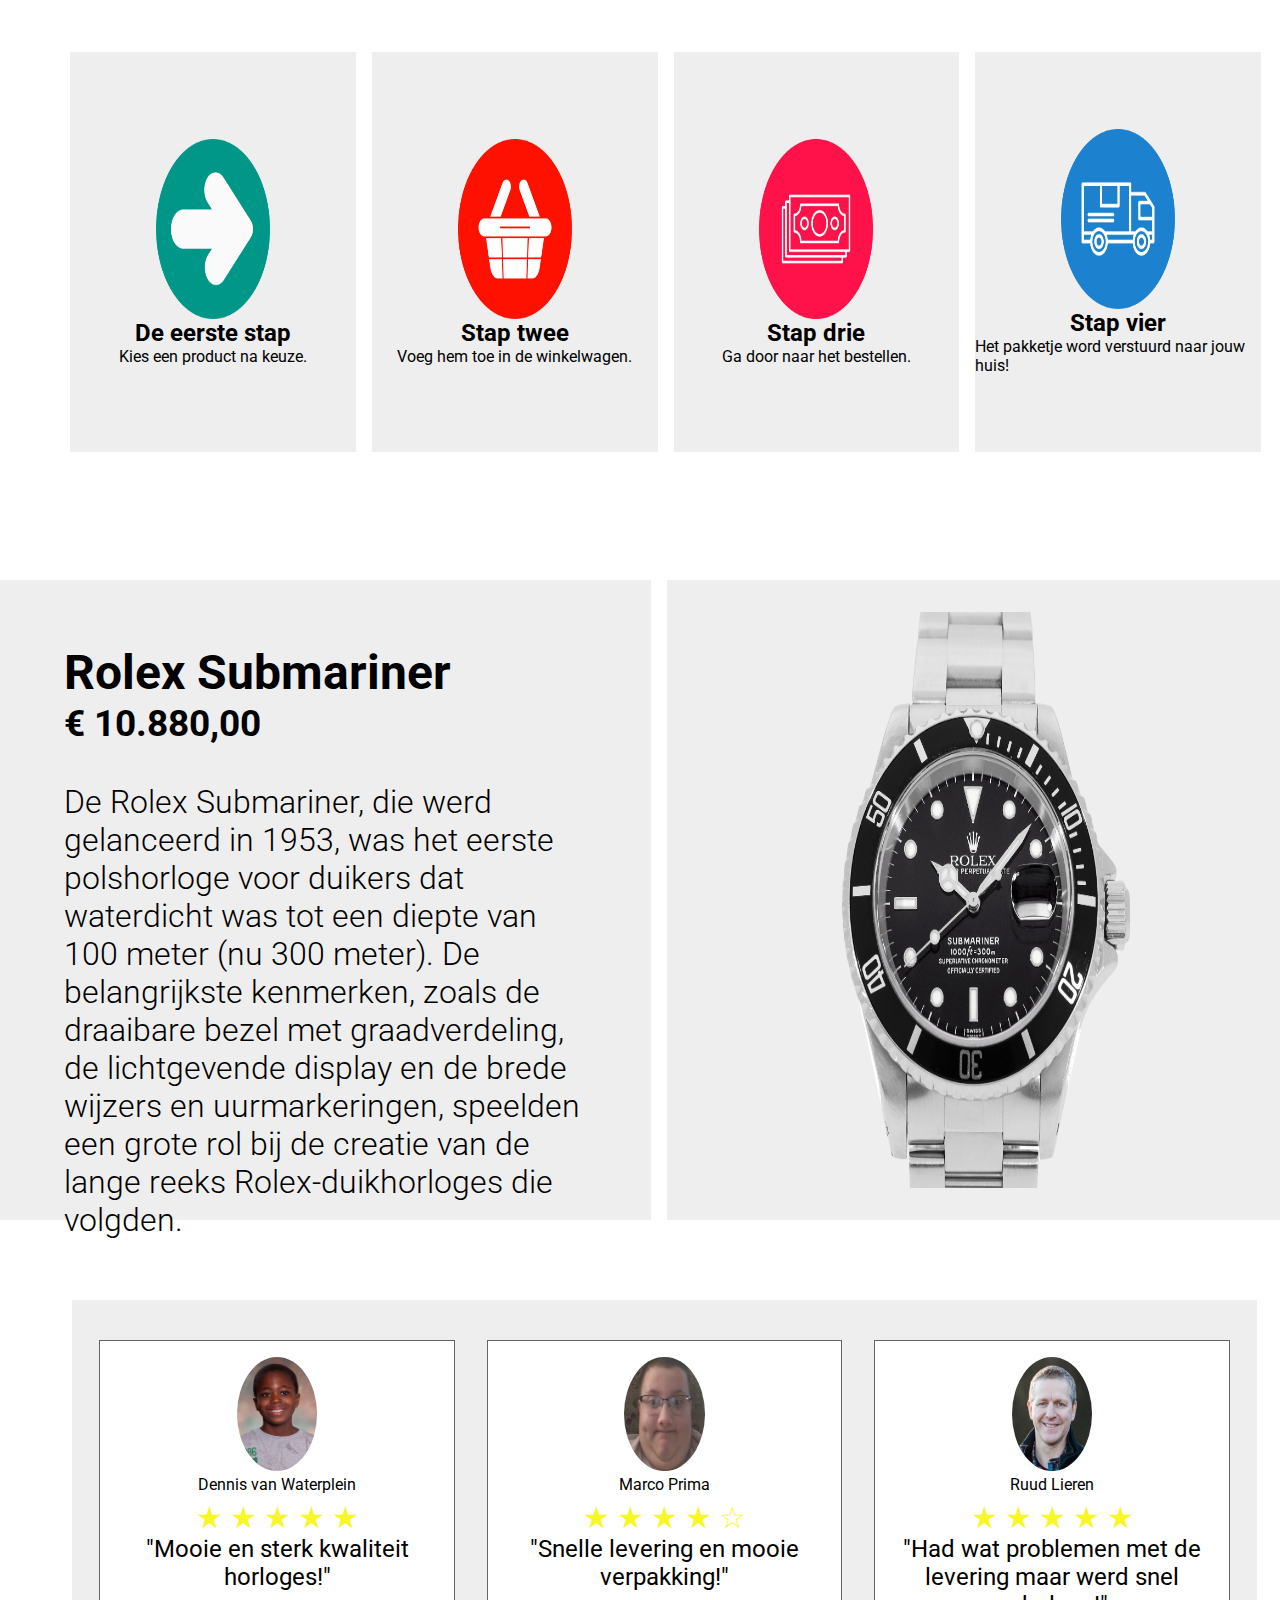
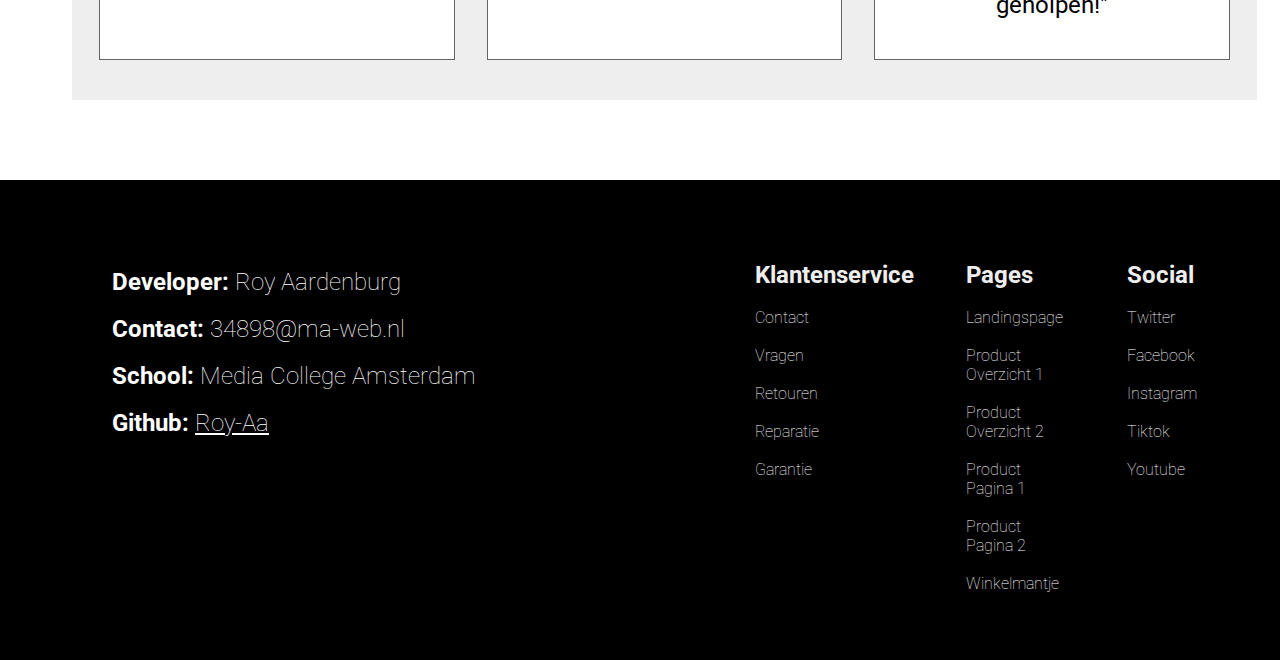
==== commit 01d1de45: "a" ====
--- a/index.html
+++ b/index.html
@@ -18,6 +18,12 @@
 </head>
 <body>
     <header>
+        <a class="boxheaderwinkelwagen" href="winkelwagen.html">
+            <svg width="20" height="20" viewBox="0 0 18 20" fill="none" xmlns="http://www.w3.org/2000/svg">
+                <rect x="1.21094" y="4.78906" width="15.6199" height="14.4598" rx="1.8492" stroke="currentcolor" stroke-width="1.5"></rect>
+                <path d="M13.6897 4.03995V3.5992C13.6897 2.1637 12.526 1 11.0905 1H6.95076C5.51526 1 4.35156 2.1637 4.35156 3.5992V4.03995" stroke="currentcolor" stroke-width="1.5"></path>
+            </svg>
+        </a> 
         <div class="headerlogo">
             <a class="logolink" href="index.html"><img src="img/IWATCHLOGO.webp" alt=""></a>
         </div>
@@ -53,9 +59,9 @@
         </section>
 
         <section class="vierfotos">
-            <figure class="foto1"><img src="img/rolex1.webp" alt=""></figure>
-            <figure class="foto2"><img src="img/rolex2.webp" alt=""></figure>
-            <figure class="foto3"><img src="img/rolex3.webp" alt=""></figure>
+            <figure class="foto1"><a href="invidueelproduct1blauw.html"><img src="img/rolex1.webp" alt=""></a></figure>
+            <figure class="foto2"><a href="invidueelproduct1groen.html"><img src="img/rolex3.webp" alt=""></a></figure>
+            <figure class="foto3"><img src="img/rolex2.webp" alt=""></figure>
             <figure class="foto4"><img src="img/rolex4.webp" alt=""></figure>
         </section>
 
--- a/css/style.css
+++ b/css/style.css
@@ -47,6 +47,14 @@
     align-items: center;
 }
 
+.boxheaderwinkelwagen{
+    width: 1rem;
+    height: 1rem;
+    float: right;
+    margin-top: 1.2rem;
+    margin-right: 5rem;
+}
+
 .boxheader4{
     width: 15rem;
     height: 100%;
@@ -65,7 +73,7 @@
     justify-content: center;
     align-items: center;
     font-size: 1.3rem;
-    margin-right: 10rem;
+    margin-right: 1rem;
 }
 
 img{
@@ -537,7 +545,6 @@
     width: 30rem;
     height: 30rem;
     margin-top: 5rem;
-    margin-left: 12rem;
 }
 
 .catogorie.checkbox{
@@ -775,13 +782,11 @@
   }
 
   .invidueel_section_left_img{
-    height: 80%;
-    width: 80%;
-    transition:0.3s transform;
-  }
-
-  .invidueel_section_left_img:hover{
-    transform:scale(1.10);
+    height: 120%;
+    width: 100%;
+    transition:0.5s transform;
+    transform:  scale(1.1);
+    transform: translateY(-1rem);
   }
 
   .invidueel_section_right{
@@ -832,7 +837,7 @@
 
   .invidueel_section_right_block_winkelwagen{
     display: flex;
-    margin-top: 4rem;
+    margin-top: 3rem;
     margin-left: 80rem;
   }
 
@@ -844,7 +849,6 @@
     justify-content: center;
     align-items: center;
     gap: 1rem;
-    padding-left: 4rem;
     padding-right: 4rem;
   }
 
@@ -856,6 +860,7 @@
     display: flex;
     justify-content: center;
     align-items: center;
+    text-decoration: none;
   }
 
   .invidueel_section_right_block_button{
